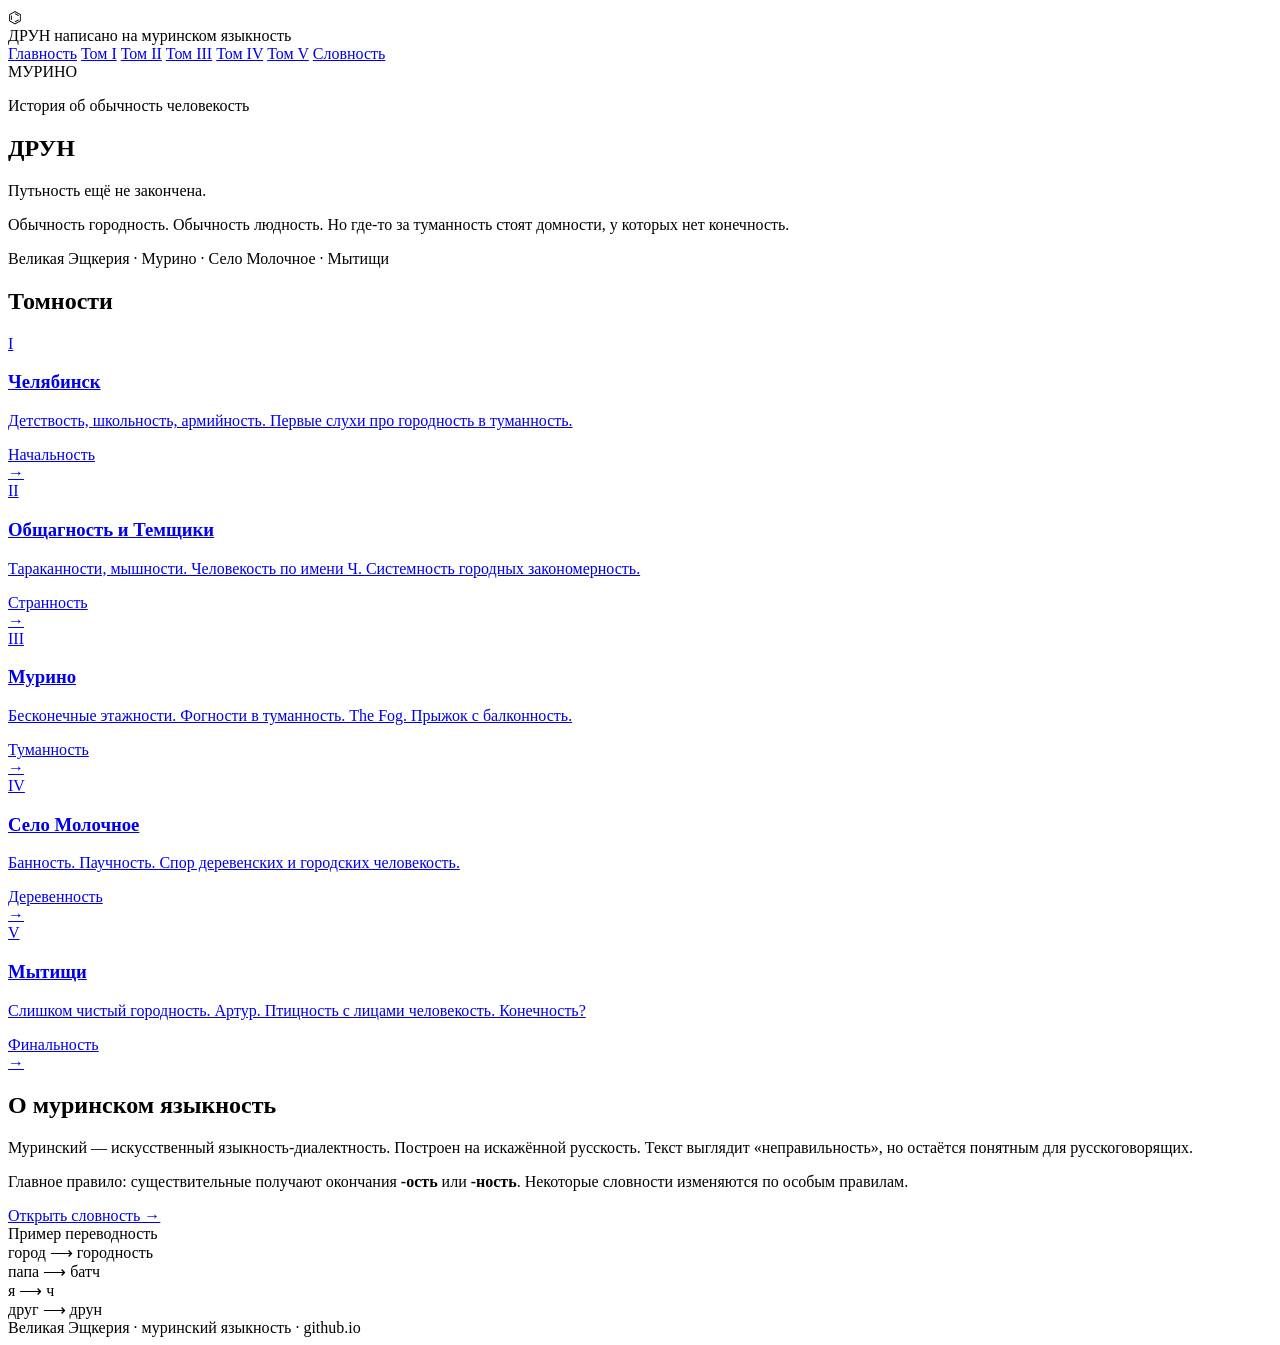
==== index.html @ 70d16af1 "Create index.html" ====
<!DOCTYPE html>
<html lang="ru">
<head>
<meta charset="UTF-8">
<meta name="viewport" content="width=device-width, initial-scale=1.0">
<title>Книга Друн — Муринский язык</title>
<link rel="stylesheet" href="style.css">
<link href="https://fonts.googleapis.com/css2?family=Unbounded:wght@300;400;700;900&family=Spectral:ital,wght@0,300;0,400;1,300;1,400&display=swap" rel="stylesheet">
</head>
<body>

<div class="noise"></div>
<div class="scanlines"></div>

<header class="site-header">
  <div class="header-inner">
    <div class="logo-block">
      <span class="logo-symbol">⌬</span>
      <div class="logo-text">
        <span class="logo-title">ДРУН</span>
        <span class="logo-sub">написано на муринском языкность</span>
      </div>
    </div>
    <nav class="main-nav">
      <a href="index.html" class="nav-link active">Главность</a>
      <a href="tom1.html" class="nav-link">Том I</a>
      <a href="tom2.html" class="nav-link">Том II</a>
      <a href="tom3.html" class="nav-link">Том III</a>
      <a href="tom4.html" class="nav-link">Том IV</a>
      <a href="tom5.html" class="nav-link">Том V</a>
      <a href="glossary.html" class="nav-link">Словность</a>
    </nav>
  </div>
</header>

<main>
  <section class="hero">
    <div class="hero-bg-text">МУРИНО</div>
    <div class="hero-content">
      <p class="hero-eyebrow">История об обычность человекость</p>
      <h1 class="hero-title">ДРУН</h1>
      <p class="hero-subtitle">Путьность ещё не закончена.</p>
      <div class="hero-divider"></div>
      <p class="hero-desc">Обычность городность. Обычность людность. Но где-то за туманность стоят домности, у которых нет конечность.</p>
    </div>
    <div class="hero-map-label">Великая Эщкерия · Мурино · Село Молочное · Мытищи</div>
  </section>

  <section class="tomes-section">
    <h2 class="section-title">Томности</h2>
    <div class="tomes-grid">

      <a href="tom1.html" class="tome-card" data-num="I">
        <div class="tome-number">I</div>
        <div class="tome-info">
          <h3 class="tome-title">Челябинск</h3>
          <p class="tome-desc">Детствость, школьность, армийность. Первые слухи про городность в туманность.</p>
          <span class="tome-tag">Начальность</span>
        </div>
        <div class="tome-arrow">→</div>
      </a>

      <a href="tom2.html" class="tome-card" data-num="II">
        <div class="tome-number">II</div>
        <div class="tome-info">
          <h3 class="tome-title">Общагность и Темщики</h3>
          <p class="tome-desc">Тараканности, мышности. Человекость по имени Ч. Системность городных закономерность.</p>
          <span class="tome-tag">Странность</span>
        </div>
        <div class="tome-arrow">→</div>
      </a>

      <a href="tom3.html" class="tome-card" data-num="III">
        <div class="tome-number">III</div>
        <div class="tome-info">
          <h3 class="tome-title">Мурино</h3>
          <p class="tome-desc">Бесконечные этажности. Фогности в туманность. The Fog. Прыжок с балконность.</p>
          <span class="tome-tag">Туманность</span>
        </div>
        <div class="tome-arrow">→</div>
      </a>

      <a href="tom4.html" class="tome-card" data-num="IV">
        <div class="tome-number">IV</div>
        <div class="tome-info">
          <h3 class="tome-title">Село Молочное</h3>
          <p class="tome-desc">Банность. Паучность. Спор деревенских и городских человекость.</p>
          <span class="tome-tag">Деревенность</span>
        </div>
        <div class="tome-arrow">→</div>
      </a>

      <a href="tom5.html" class="tome-card" data-num="V">
        <div class="tome-number">V</div>
        <div class="tome-info">
          <h3 class="tome-title">Мытищи</h3>
          <p class="tome-desc">Слишком чистый городность. Артур. Птицность с лицами человекость. Конечность?</p>
          <span class="tome-tag">Финальность</span>
        </div>
        <div class="tome-arrow">→</div>
      </a>

    </div>
  </section>

  <section class="language-section">
    <div class="lang-inner">
      <div class="lang-text">
        <h2 class="section-title">О муринском языкность</h2>
        <p>Муринский — искусственный языкность-диалектность. Построен на искажённой русскость. Текст выглядит «неправильность», но остаётся понятным для русскоговорящих.</p>
        <p>Главное правило: существительные получают окончания <strong>-ость</strong> или <strong>-ность</strong>. Некоторые словности изменяются по особым правилам.</p>
        <a href="glossary.html" class="btn-lang">Открыть словность →</a>
      </div>
      <div class="lang-example">
        <div class="example-label">Пример переводность</div>
        <div class="example-row">
          <span class="example-ru">город</span>
          <span class="example-arrow">⟶</span>
          <span class="example-mur">городность</span>
        </div>
        <div class="example-row">
          <span class="example-ru">папа</span>
          <span class="example-arrow">⟶</span>
          <span class="example-mur">батч</span>
        </div>
        <div class="example-row">
          <span class="example-ru">я</span>
          <span class="example-arrow">⟶</span>
          <span class="example-mur">ч</span>
        </div>
        <div class="example-row">
          <span class="example-ru">друг</span>
          <span class="example-arrow">⟶</span>
          <span class="example-mur">друн</span>
        </div>
      </div>
    </div>
  </section>
</main>

<footer class="site-footer">
  <span>Великая Эщкерия · муринский языкность · github.io</span>
</footer>

</body>
</html>
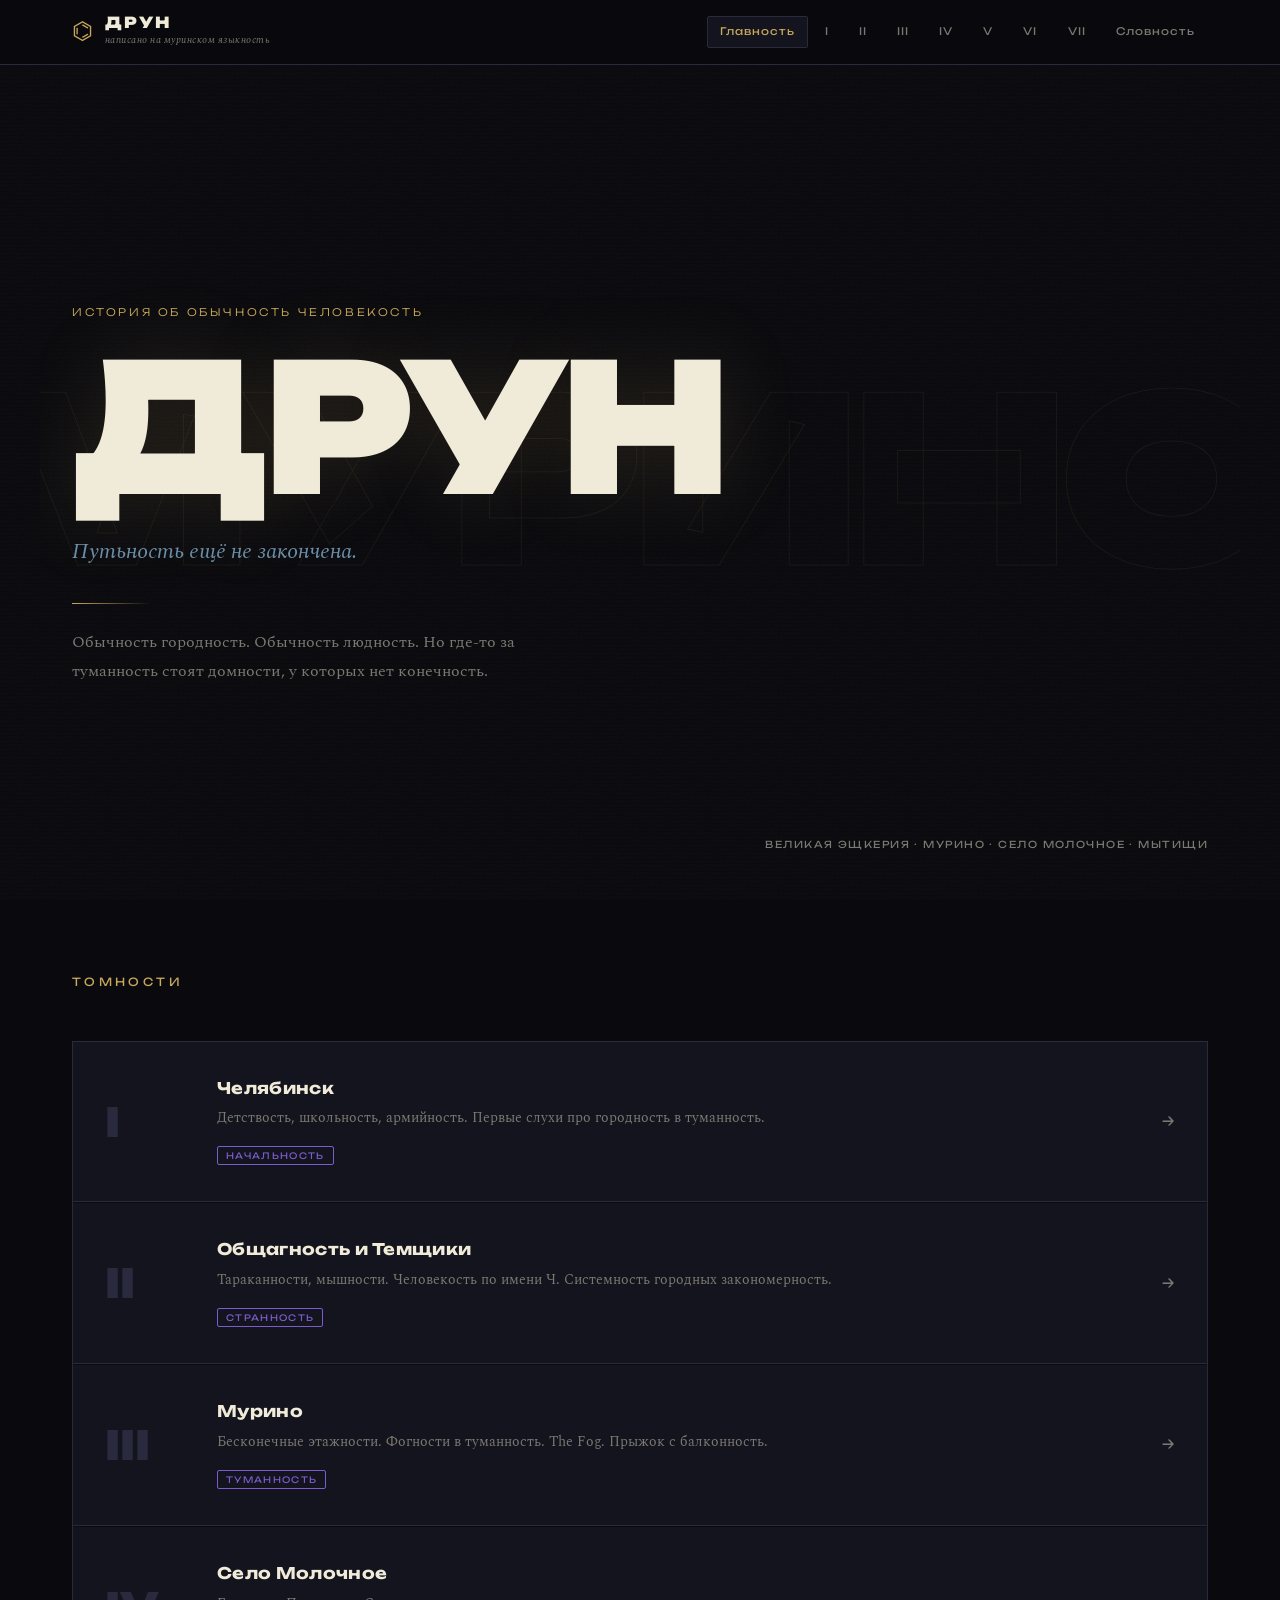
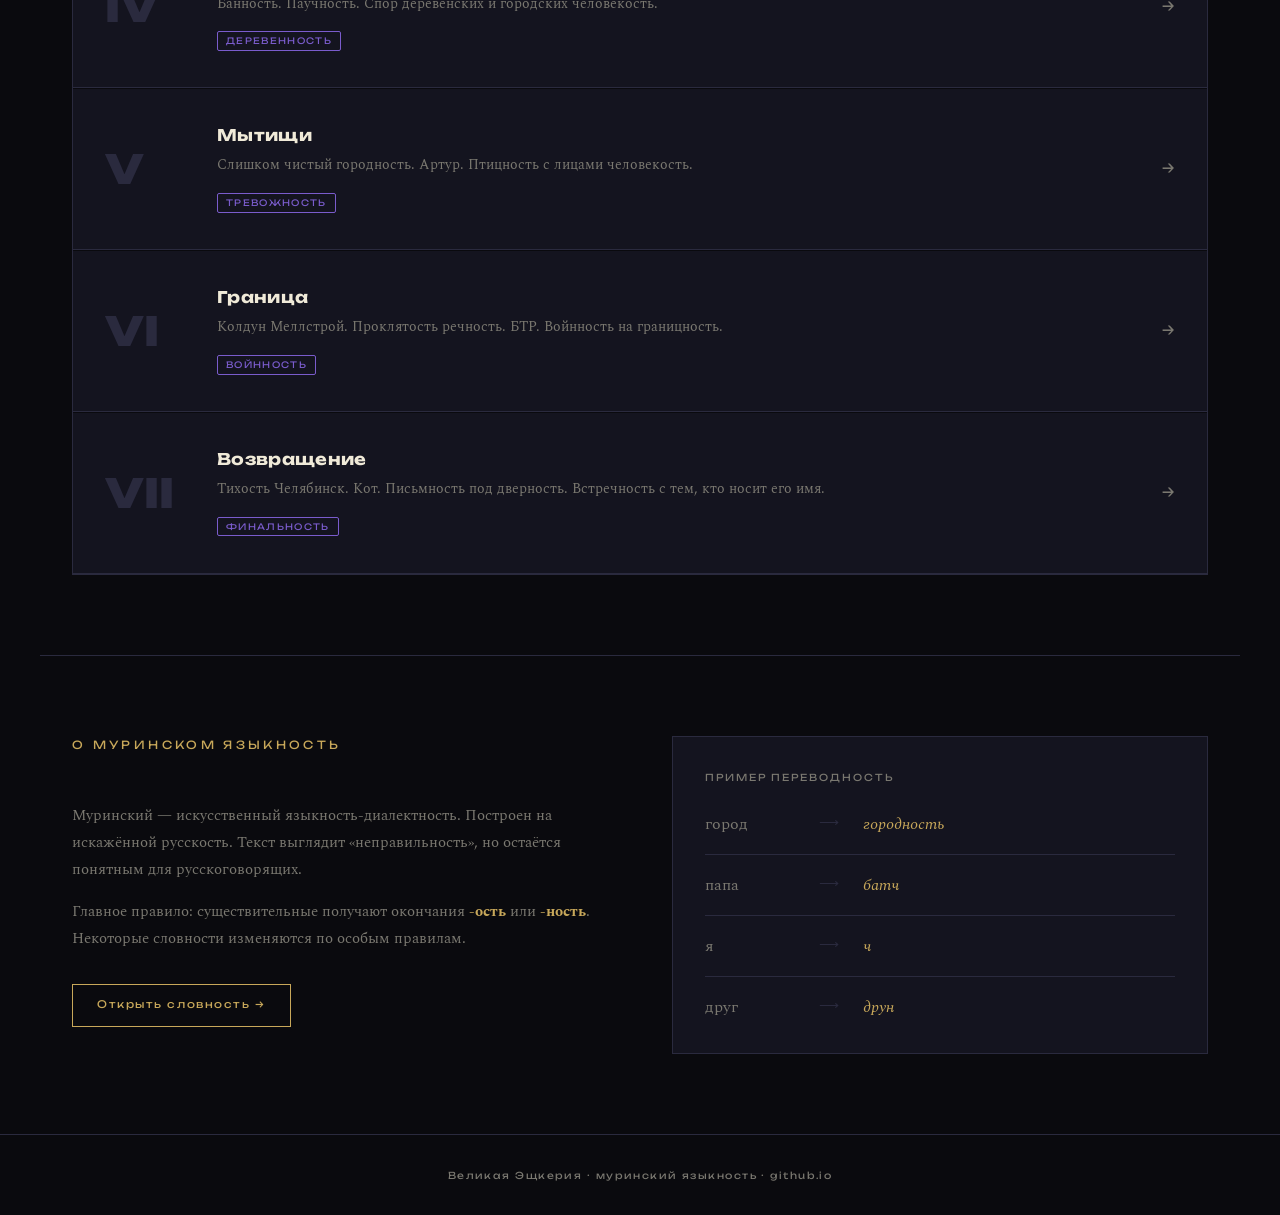
==== commit 86ff9e69: "Update navigation links and add new tomes" ====
--- a/index.html
+++ b/index.html
@@ -23,11 +23,13 @@
     </div>
     <nav class="main-nav">
       <a href="index.html" class="nav-link active">Главность</a>
-      <a href="tom1.html" class="nav-link">Том I</a>
-      <a href="tom2.html" class="nav-link">Том II</a>
-      <a href="tom3.html" class="nav-link">Том III</a>
-      <a href="tom4.html" class="nav-link">Том IV</a>
-      <a href="tom5.html" class="nav-link">Том V</a>
+      <a href="tom1.html" class="nav-link">I</a>
+      <a href="tom2.html" class="nav-link">II</a>
+      <a href="tom3.html" class="nav-link">III</a>
+      <a href="tom4.html" class="nav-link">IV</a>
+      <a href="tom5.html" class="nav-link">V</a>
+      <a href="tom6.html" class="nav-link">VI</a>
+      <a href="tom7.html" class="nav-link">VII</a>
       <a href="glossary.html" class="nav-link">Словность</a>
     </nav>
   </div>
@@ -94,7 +96,27 @@
         <div class="tome-number">V</div>
         <div class="tome-info">
           <h3 class="tome-title">Мытищи</h3>
-          <p class="tome-desc">Слишком чистый городность. Артур. Птицность с лицами человекость. Конечность?</p>
+          <p class="tome-desc">Слишком чистый городность. Артур. Птицность с лицами человекость.</p>
+          <span class="tome-tag">Тревожность</span>
+        </div>
+        <div class="tome-arrow">→</div>
+      </a>
+
+      <a href="tom6.html" class="tome-card" data-num="VI">
+        <div class="tome-number">VI</div>
+        <div class="tome-info">
+          <h3 class="tome-title">Граница</h3>
+          <p class="tome-desc">Колдун Меллстрой. Проклятость речность. БТР. Войнность на границность.</p>
+          <span class="tome-tag">Войнность</span>
+        </div>
+        <div class="tome-arrow">→</div>
+      </a>
+
+      <a href="tom7.html" class="tome-card" data-num="VII">
+        <div class="tome-number">VII</div>
+        <div class="tome-info">
+          <h3 class="tome-title">Возвращение</h3>
+          <p class="tome-desc">Тихость Челябинск. Кот. Письмность под дверность. Встречность с тем, кто носит его имя.</p>
           <span class="tome-tag">Финальность</span>
         </div>
         <div class="tome-arrow">→</div>
@@ -144,3 +166,4 @@
 
 </body>
 </html>
+
--- a/style.css
+++ b/style.css
@@ -0,0 +1,623 @@
+/* ===========================
+   ДРУН — МУРИНСКИЙ ЯЗЫКНОСТЬ
+   Стиль сайта
+=========================== */
+
+@import url('https://fonts.googleapis.com/css2?family=Unbounded:wght@300;400;700;900&family=Spectral:ital,wght@0,300;0,400;1,300;1,400&display=swap');
+
+:root {
+  --bg: #0a0a0e;
+  --bg2: #10101a;
+  --surface: #14141f;
+  --border: #2a2a3e;
+  --accent: #c8a85a;
+  --accent2: #7a5ccc;
+  --fog: #6b8fa8;
+  --text: #d8d4c8;
+  --text-dim: #7a7870;
+  --text-bright: #f0ead8;
+  --danger: #b84040;
+}
+
+*, *::before, *::after {
+  box-sizing: border-box;
+  margin: 0;
+  padding: 0;
+}
+
+html {
+  scroll-behavior: smooth;
+}
+
+body {
+  background: var(--bg);
+  color: var(--text);
+  font-family: 'Spectral', Georgia, serif;
+  font-size: 18px;
+  line-height: 1.75;
+  min-height: 100vh;
+  position: relative;
+  overflow-x: hidden;
+}
+
+/* — Текстура и сканлайны — */
+.noise {
+  position: fixed;
+  inset: 0;
+  z-index: 0;
+  pointer-events: none;
+  opacity: 0.035;
+  background-image: url("data:image/svg+xml,%3Csvg viewBox='0 0 200 200' xmlns='http://www.w3.org/2000/svg'%3E%3Cfilter id='n'%3E%3CfeTurbulence type='fractalNoise' baseFrequency='0.9' numOctaves='4' stitchTiles='stitch'/%3E%3C/filter%3E%3Crect width='100%25' height='100%25' filter='url(%23n)'/%3E%3C/svg%3E");
+  background-size: 200px 200px;
+}
+.scanlines {
+  position: fixed;
+  inset: 0;
+  z-index: 0;
+  pointer-events: none;
+  background: repeating-linear-gradient(
+    to bottom,
+    transparent 0px,
+    transparent 3px,
+    rgba(0,0,0,0.08) 3px,
+    rgba(0,0,0,0.08) 4px
+  );
+}
+
+/* — Хедер — */
+.site-header {
+  position: sticky;
+  top: 0;
+  z-index: 100;
+  background: rgba(10,10,14,0.92);
+  backdrop-filter: blur(12px);
+  border-bottom: 1px solid var(--border);
+}
+.header-inner {
+  max-width: 1200px;
+  margin: 0 auto;
+  padding: 0 2rem;
+  display: flex;
+  align-items: center;
+  justify-content: space-between;
+  height: 64px;
+  gap: 2rem;
+}
+.logo-block {
+  display: flex;
+  align-items: center;
+  gap: 0.75rem;
+  text-decoration: none;
+  flex-shrink: 0;
+}
+.logo-symbol {
+  font-size: 1.5rem;
+  color: var(--accent);
+  line-height: 1;
+}
+.logo-text {
+  display: flex;
+  flex-direction: column;
+}
+.logo-title {
+  font-family: 'Unbounded', sans-serif;
+  font-size: 0.95rem;
+  font-weight: 900;
+  color: var(--text-bright);
+  letter-spacing: 0.15em;
+  line-height: 1.1;
+}
+.logo-sub {
+  font-size: 0.62rem;
+  color: var(--text-dim);
+  letter-spacing: 0.05em;
+  font-family: 'Spectral', serif;
+  font-style: italic;
+}
+.main-nav {
+  display: flex;
+  align-items: center;
+  gap: 0.25rem;
+  flex-wrap: wrap;
+}
+.nav-link {
+  font-family: 'Unbounded', sans-serif;
+  font-size: 0.65rem;
+  font-weight: 400;
+  letter-spacing: 0.1em;
+  color: var(--text-dim);
+  text-decoration: none;
+  padding: 0.4rem 0.75rem;
+  border: 1px solid transparent;
+  border-radius: 2px;
+  transition: all 0.2s;
+}
+.nav-link:hover,
+.nav-link.active {
+  color: var(--accent);
+  border-color: var(--border);
+  background: var(--surface);
+}
+
+/* — Герой — */
+.hero {
+  position: relative;
+  min-height: 92vh;
+  display: flex;
+  flex-direction: column;
+  justify-content: center;
+  align-items: flex-start;
+  padding: 6rem 2rem 4rem;
+  max-width: 1200px;
+  margin: 0 auto;
+  overflow: hidden;
+}
+.hero-bg-text {
+  position: absolute;
+  right: -2rem;
+  top: 50%;
+  transform: translateY(-50%);
+  font-family: 'Unbounded', sans-serif;
+  font-size: clamp(6rem, 18vw, 18rem);
+  font-weight: 900;
+  color: transparent;
+  -webkit-text-stroke: 1px rgba(200,168,90,0.08);
+  pointer-events: none;
+  letter-spacing: -0.05em;
+  white-space: nowrap;
+  user-select: none;
+  animation: bgpulse 6s ease-in-out infinite;
+}
+@keyframes bgpulse {
+  0%, 100% { opacity: 1; }
+  50% { opacity: 0.5; }
+}
+.hero-content {
+  position: relative;
+  z-index: 2;
+  max-width: 680px;
+}
+.hero-eyebrow {
+  font-family: 'Unbounded', sans-serif;
+  font-size: 0.65rem;
+  font-weight: 300;
+  letter-spacing: 0.25em;
+  text-transform: uppercase;
+  color: var(--accent);
+  margin-bottom: 1.5rem;
+}
+.hero-title {
+  font-family: 'Unbounded', sans-serif;
+  font-size: clamp(5rem, 14vw, 12rem);
+  font-weight: 900;
+  color: var(--text-bright);
+  line-height: 0.9;
+  letter-spacing: -0.04em;
+  margin-bottom: 1.5rem;
+  text-shadow: 0 0 80px rgba(200,168,90,0.15);
+}
+.hero-subtitle {
+  font-family: 'Spectral', serif;
+  font-style: italic;
+  font-size: 1.4rem;
+  color: var(--fog);
+  margin-bottom: 2rem;
+}
+.hero-divider {
+  width: 80px;
+  height: 1px;
+  background: linear-gradient(to right, var(--accent), transparent);
+  margin-bottom: 1.5rem;
+}
+.hero-desc {
+  font-size: 1rem;
+  color: var(--text-dim);
+  max-width: 480px;
+  line-height: 1.8;
+}
+.hero-map-label {
+  position: absolute;
+  bottom: 2.5rem;
+  right: 2rem;
+  font-family: 'Unbounded', sans-serif;
+  font-size: 0.6rem;
+  letter-spacing: 0.15em;
+  color: var(--text-dim);
+  text-transform: uppercase;
+  z-index: 2;
+}
+
+/* — Секции — */
+.tomes-section,
+.language-section {
+  max-width: 1200px;
+  margin: 0 auto;
+  padding: 5rem 2rem;
+}
+.section-title {
+  font-family: 'Unbounded', sans-serif;
+  font-size: 0.7rem;
+  font-weight: 400;
+  letter-spacing: 0.3em;
+  text-transform: uppercase;
+  color: var(--accent);
+  margin-bottom: 3rem;
+}
+
+/* — Карточки томов — */
+.tomes-grid {
+  display: flex;
+  flex-direction: column;
+  gap: 1px;
+  border: 1px solid var(--border);
+}
+.tome-card {
+  display: grid;
+  grid-template-columns: 80px 1fr auto;
+  align-items: center;
+  gap: 2rem;
+  padding: 2rem;
+  background: var(--surface);
+  text-decoration: none;
+  border-bottom: 1px solid var(--border);
+  transition: all 0.25s;
+  position: relative;
+  overflow: hidden;
+}
+.tome-card::before {
+  content: '';
+  position: absolute;
+  left: 0;
+  top: 0;
+  bottom: 0;
+  width: 3px;
+  background: var(--accent);
+  transform: scaleY(0);
+  transition: transform 0.25s;
+}
+.tome-card:hover {
+  background: var(--bg2);
+}
+.tome-card:hover::before {
+  transform: scaleY(1);
+}
+.tome-number {
+  font-family: 'Unbounded', sans-serif;
+  font-size: 2.5rem;
+  font-weight: 900;
+  color: var(--border);
+  line-height: 1;
+  transition: color 0.25s;
+}
+.tome-card:hover .tome-number {
+  color: var(--accent);
+}
+.tome-title {
+  font-family: 'Unbounded', sans-serif;
+  font-size: 1rem;
+  font-weight: 700;
+  color: var(--text-bright);
+  margin-bottom: 0.4rem;
+  letter-spacing: 0.02em;
+}
+.tome-desc {
+  font-size: 0.85rem;
+  color: var(--text-dim);
+  line-height: 1.5;
+  margin-bottom: 0.6rem;
+}
+.tome-tag {
+  font-family: 'Unbounded', sans-serif;
+  font-size: 0.55rem;
+  letter-spacing: 0.15em;
+  text-transform: uppercase;
+  color: var(--accent2);
+  border: 1px solid var(--accent2);
+  padding: 0.2rem 0.5rem;
+  border-radius: 2px;
+}
+.tome-arrow {
+  font-size: 1.2rem;
+  color: var(--text-dim);
+  transition: color 0.25s, transform 0.25s;
+}
+.tome-card:hover .tome-arrow {
+  color: var(--accent);
+  transform: translateX(4px);
+}
+
+/* — Секция языкность — */
+.language-section {
+  border-top: 1px solid var(--border);
+}
+.lang-inner {
+  display: grid;
+  grid-template-columns: 1fr 1fr;
+  gap: 4rem;
+  align-items: start;
+}
+.lang-text p {
+  color: var(--text-dim);
+  margin-bottom: 1rem;
+  font-size: 0.95rem;
+}
+.lang-text strong {
+  color: var(--accent);
+}
+.btn-lang {
+  display: inline-block;
+  margin-top: 1rem;
+  font-family: 'Unbounded', sans-serif;
+  font-size: 0.65rem;
+  letter-spacing: 0.15em;
+  color: var(--accent);
+  text-decoration: none;
+  border: 1px solid var(--accent);
+  padding: 0.7rem 1.5rem;
+  transition: all 0.2s;
+}
+.btn-lang:hover {
+  background: var(--accent);
+  color: var(--bg);
+}
+.lang-example {
+  background: var(--surface);
+  border: 1px solid var(--border);
+  padding: 2rem;
+}
+.example-label {
+  font-family: 'Unbounded', sans-serif;
+  font-size: 0.6rem;
+  letter-spacing: 0.2em;
+  text-transform: uppercase;
+  color: var(--text-dim);
+  margin-bottom: 1.5rem;
+}
+.example-row {
+  display: flex;
+  align-items: center;
+  gap: 1.5rem;
+  margin-bottom: 1rem;
+  padding-bottom: 1rem;
+  border-bottom: 1px solid var(--border);
+}
+.example-row:last-child {
+  border-bottom: none;
+  margin-bottom: 0;
+  padding-bottom: 0;
+}
+.example-ru {
+  font-family: 'Spectral', serif;
+  font-size: 1rem;
+  color: var(--text-dim);
+  width: 90px;
+}
+.example-arrow {
+  color: var(--border);
+  font-size: 0.9rem;
+}
+.example-mur {
+  font-family: 'Spectral', serif;
+  font-size: 1rem;
+  color: var(--accent);
+  font-style: italic;
+}
+
+/* — Футер — */
+.site-footer {
+  border-top: 1px solid var(--border);
+  padding: 2rem;
+  text-align: center;
+  font-family: 'Unbounded', sans-serif;
+  font-size: 0.6rem;
+  letter-spacing: 0.15em;
+  color: var(--text-dim);
+}
+
+/* ===========================
+   СТРАНИЦЫ ТОМОВ
+=========================== */
+.tome-page {
+  max-width: 780px;
+  margin: 0 auto;
+  padding: 5rem 2rem 8rem;
+}
+.tome-page-header {
+  margin-bottom: 4rem;
+}
+.tome-page-num {
+  font-family: 'Unbounded', sans-serif;
+  font-size: 0.65rem;
+  letter-spacing: 0.3em;
+  color: var(--accent);
+  text-transform: uppercase;
+  display: block;
+  margin-bottom: 1rem;
+}
+.tome-page-title {
+  font-family: 'Unbounded', sans-serif;
+  font-size: clamp(2rem, 6vw, 4.5rem);
+  font-weight: 900;
+  color: var(--text-bright);
+  line-height: 1;
+  letter-spacing: -0.03em;
+  margin-bottom: 1.5rem;
+}
+.tome-page-desc {
+  font-style: italic;
+  color: var(--fog);
+  font-size: 1rem;
+  border-left: 2px solid var(--accent);
+  padding-left: 1.25rem;
+}
+.tome-divider {
+  width: 100%;
+  height: 1px;
+  background: linear-gradient(to right, var(--accent), transparent);
+  margin: 3rem 0;
+}
+
+/* — Текст книги — */
+.book-text {
+  font-family: 'Spectral', serif;
+  font-size: 1.05rem;
+  line-height: 1.95;
+  color: var(--text);
+}
+.book-text p {
+  margin-bottom: 1.4em;
+}
+.book-text .dialogue {
+  padding-left: 1.5rem;
+  border-left: 1px solid var(--border);
+  color: var(--text-dim);
+  font-style: italic;
+  margin: 1.5rem 0;
+}
+.book-text .scene-break {
+  text-align: center;
+  color: var(--text-dim);
+  letter-spacing: 0.5em;
+  margin: 2.5rem 0;
+  font-size: 0.85rem;
+}
+.book-text .emphasis {
+  color: var(--accent);
+  font-style: italic;
+}
+.book-text .place-name {
+  font-family: 'Unbounded', sans-serif;
+  font-size: 0.85em;
+  letter-spacing: 0.05em;
+  color: var(--text-bright);
+}
+.book-text ul.list-items {
+  list-style: none;
+  padding-left: 1.5rem;
+  margin: 1rem 0 1.5rem;
+}
+.book-text ul.list-items li {
+  position: relative;
+  color: var(--text-dim);
+  margin-bottom: 0.3rem;
+  font-style: italic;
+}
+.book-text ul.list-items li::before {
+  content: '—';
+  position: absolute;
+  left: -1.2rem;
+  color: var(--border);
+}
+
+/* — Навигация между томами — */
+.tome-nav {
+  display: flex;
+  justify-content: space-between;
+  align-items: center;
+  margin-top: 5rem;
+  padding-top: 2rem;
+  border-top: 1px solid var(--border);
+}
+.tome-nav a {
+  font-family: 'Unbounded', sans-serif;
+  font-size: 0.65rem;
+  letter-spacing: 0.1em;
+  color: var(--text-dim);
+  text-decoration: none;
+  display: flex;
+  align-items: center;
+  gap: 0.5rem;
+  transition: color 0.2s;
+}
+.tome-nav a:hover {
+  color: var(--accent);
+}
+
+/* ===========================
+   СЛОВНОСТЬ / ГЛОССАРИЙ
+=========================== */
+.glossary-page {
+  max-width: 960px;
+  margin: 0 auto;
+  padding: 5rem 2rem 8rem;
+}
+.glossary-grid {
+  display: grid;
+  grid-template-columns: 1fr 1fr;
+  gap: 1px;
+  border: 1px solid var(--border);
+  margin-top: 2rem;
+}
+.glossary-item {
+  display: grid;
+  grid-template-columns: 1fr 1fr;
+  border-bottom: 1px solid var(--border);
+  background: var(--surface);
+}
+.glossary-item:nth-child(odd) {
+  background: var(--bg2);
+}
+.glossary-ru,
+.glossary-mur {
+  padding: 0.75rem 1.25rem;
+  font-size: 0.9rem;
+}
+.glossary-ru {
+  color: var(--text-dim);
+  border-right: 1px solid var(--border);
+}
+.glossary-mur {
+  color: var(--accent);
+  font-style: italic;
+  font-family: 'Spectral', serif;
+}
+.glossary-category {
+  grid-column: 1 / -1;
+  padding: 0.5rem 1.25rem;
+  background: var(--bg);
+  font-family: 'Unbounded', sans-serif;
+  font-size: 0.6rem;
+  letter-spacing: 0.2em;
+  text-transform: uppercase;
+  color: var(--accent2);
+  border-bottom: 1px solid var(--border);
+}
+
+/* — Адаптив — */
+@media (max-width: 768px) {
+  .header-inner {
+    flex-direction: column;
+    height: auto;
+    padding: 1rem;
+    gap: 0.75rem;
+  }
+  .main-nav {
+    gap: 0.15rem;
+    justify-content: center;
+  }
+  .hero {
+    min-height: 70vh;
+    padding: 4rem 1.5rem 3rem;
+  }
+  .hero-bg-text {
+    font-size: 5rem;
+    right: -1rem;
+    opacity: 0.5;
+  }
+  .lang-inner {
+    grid-template-columns: 1fr;
+    gap: 2rem;
+  }
+  .tome-card {
+    grid-template-columns: 50px 1fr auto;
+    gap: 1rem;
+    padding: 1.25rem;
+  }
+  .tome-number {
+    font-size: 1.75rem;
+  }
+  .glossary-grid {
+    grid-template-columns: 1fr;
+  }
+        }
+   
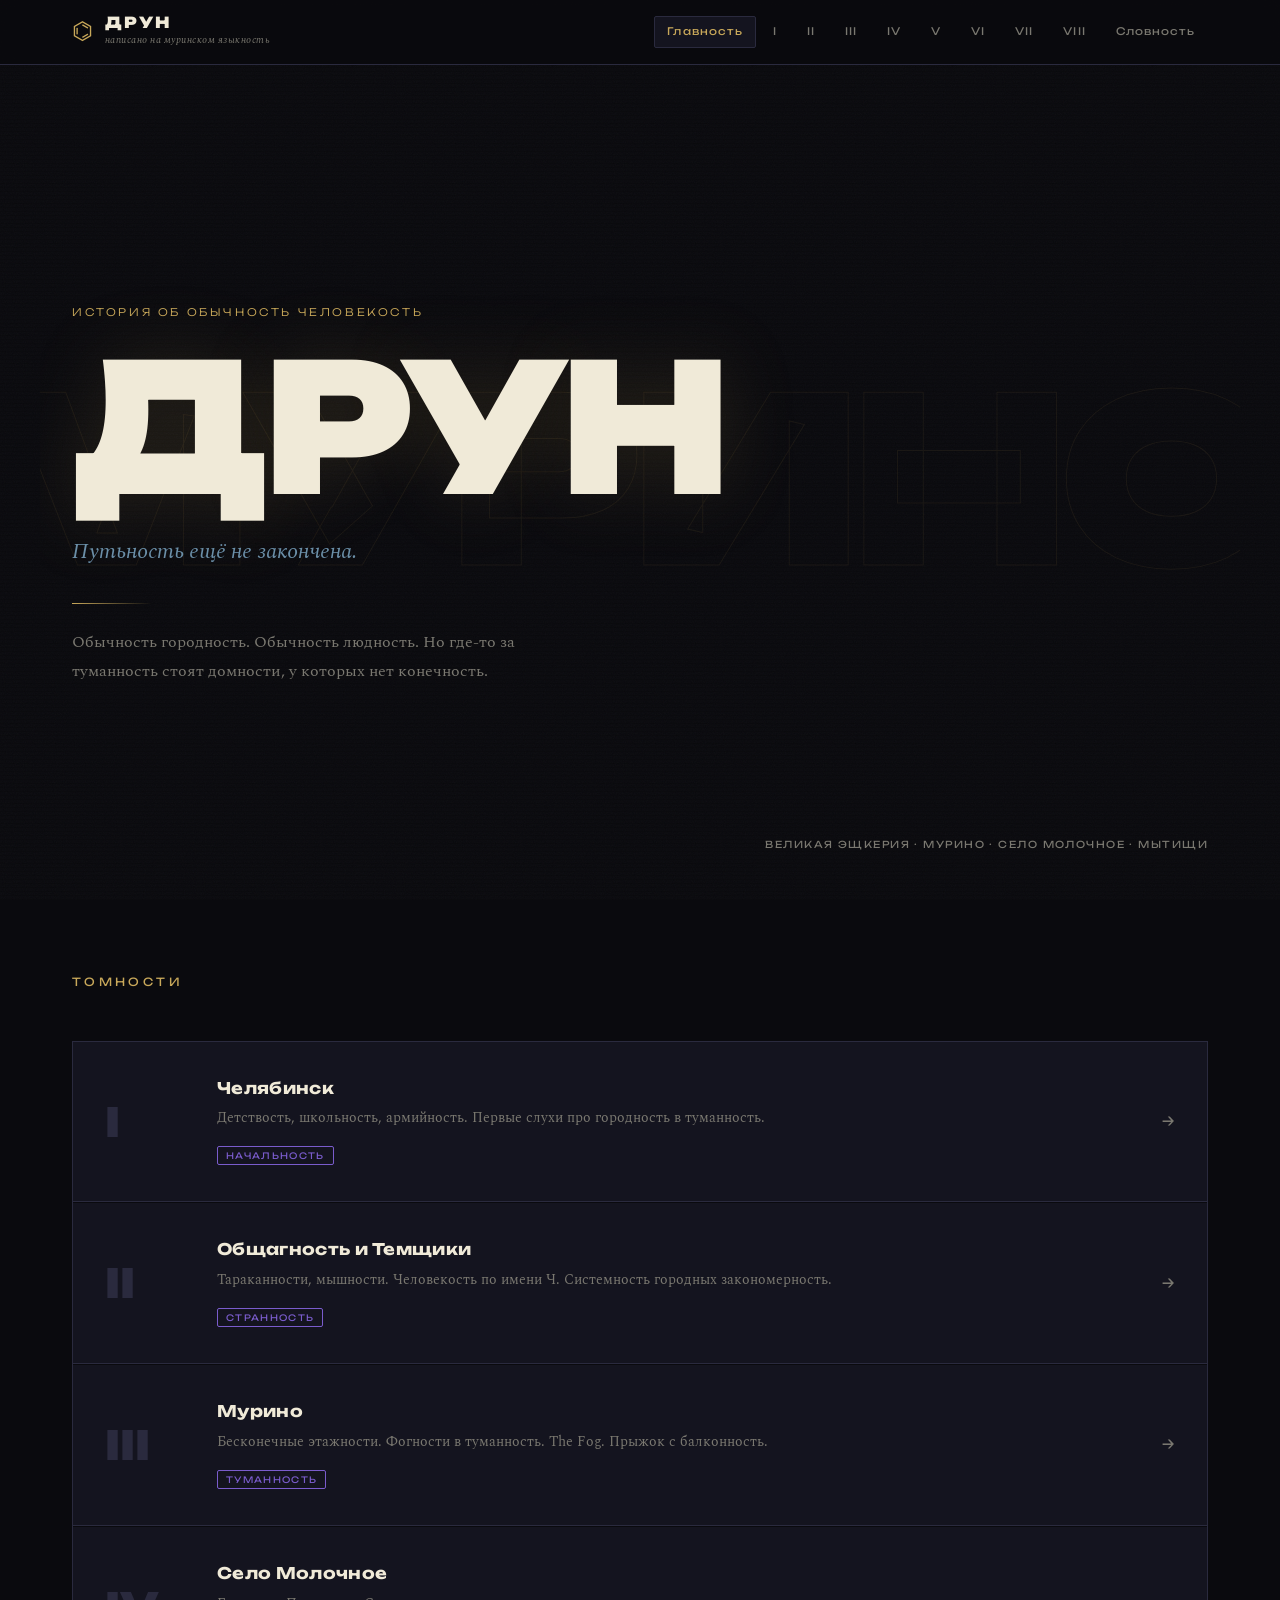
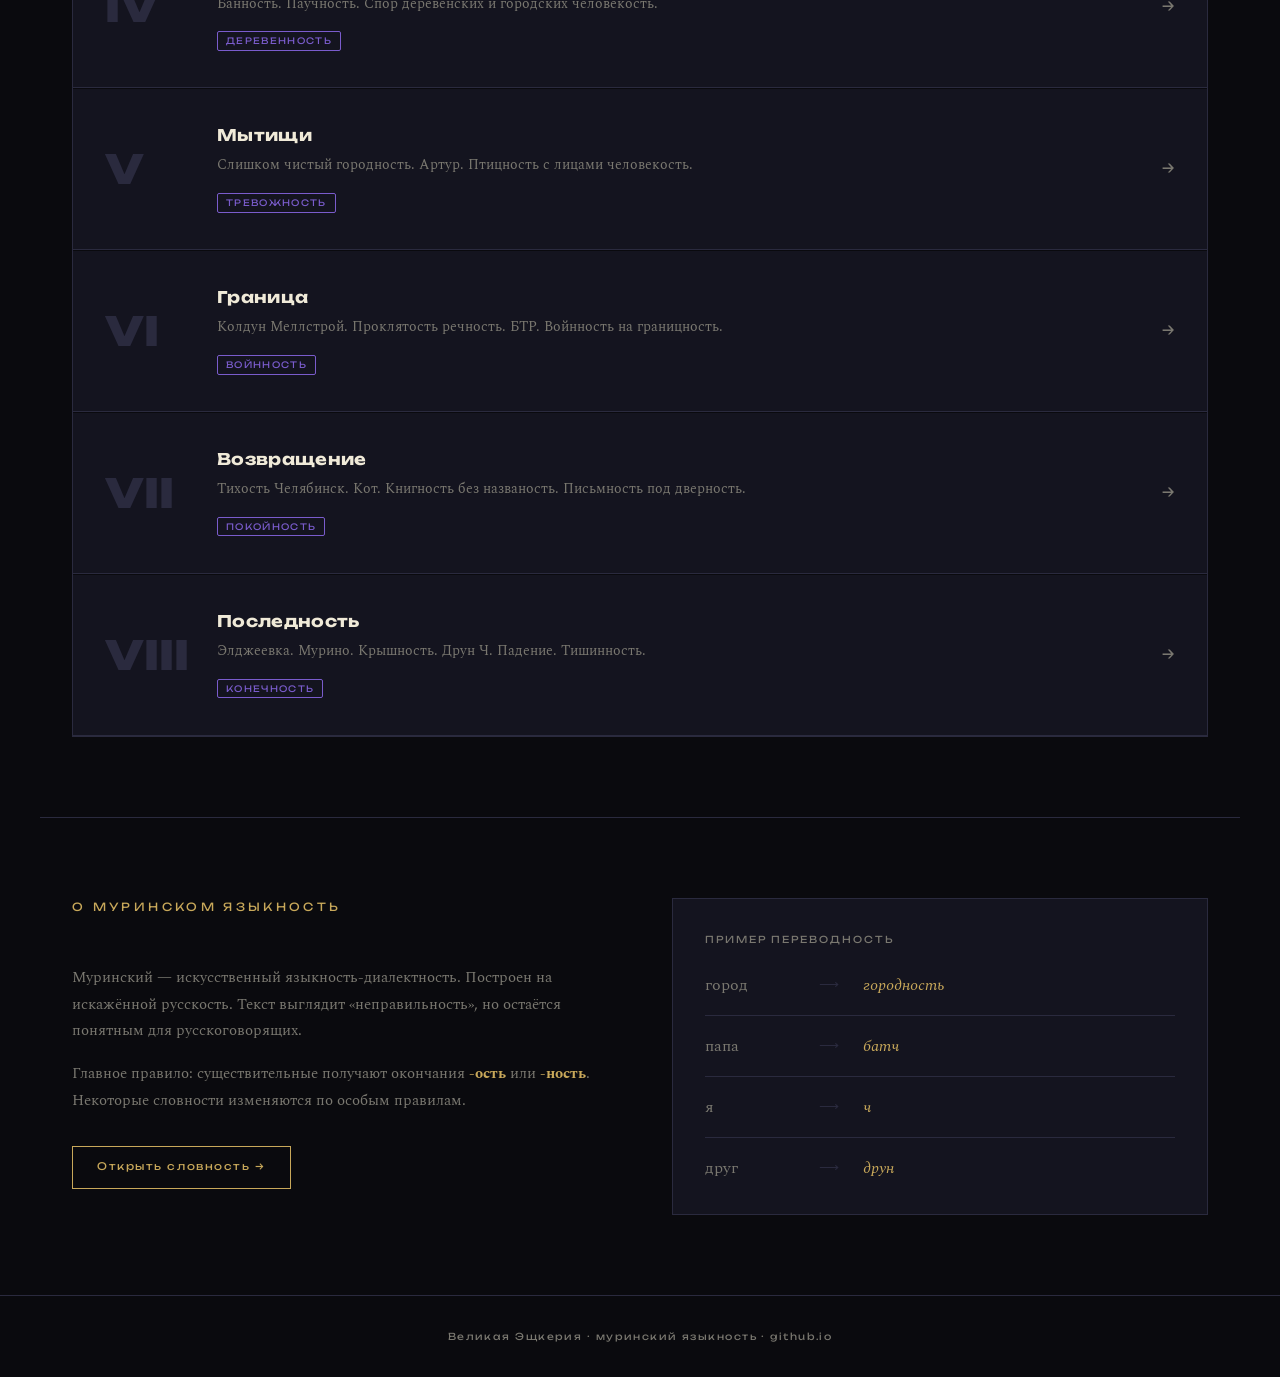
==== commit e74fc199: "Add new links and update tome descriptions" ====
--- a/index.html
+++ b/index.html
@@ -30,6 +30,7 @@
       <a href="tom5.html" class="nav-link">V</a>
       <a href="tom6.html" class="nav-link">VI</a>
       <a href="tom7.html" class="nav-link">VII</a>
+      <a href="tom8.html" class="nav-link">VIII</a>
       <a href="glossary.html" class="nav-link">Словность</a>
     </nav>
   </div>
@@ -116,8 +117,18 @@
         <div class="tome-number">VII</div>
         <div class="tome-info">
           <h3 class="tome-title">Возвращение</h3>
-          <p class="tome-desc">Тихость Челябинск. Кот. Письмность под дверность. Встречность с тем, кто носит его имя.</p>
-          <span class="tome-tag">Финальность</span>
+          <p class="tome-desc">Тихость Челябинск. Кот. Книгность без названость. Письмность под дверность.</p>
+          <span class="tome-tag">Покойность</span>
+        </div>
+        <div class="tome-arrow">→</div>
+      </a>
+
+      <a href="tom8.html" class="tome-card" data-num="VIII">
+        <div class="tome-number">VIII</div>
+        <div class="tome-info">
+          <h3 class="tome-title">Последность</h3>
+          <p class="tome-desc">Элджеевка. Мурино. Крышность. Друн Ч. Падение. Тишинность.</p>
+          <span class="tome-tag">Конечность</span>
         </div>
         <div class="tome-arrow">→</div>
       </a>
@@ -166,4 +177,3 @@
 
 </body>
 </html>
-
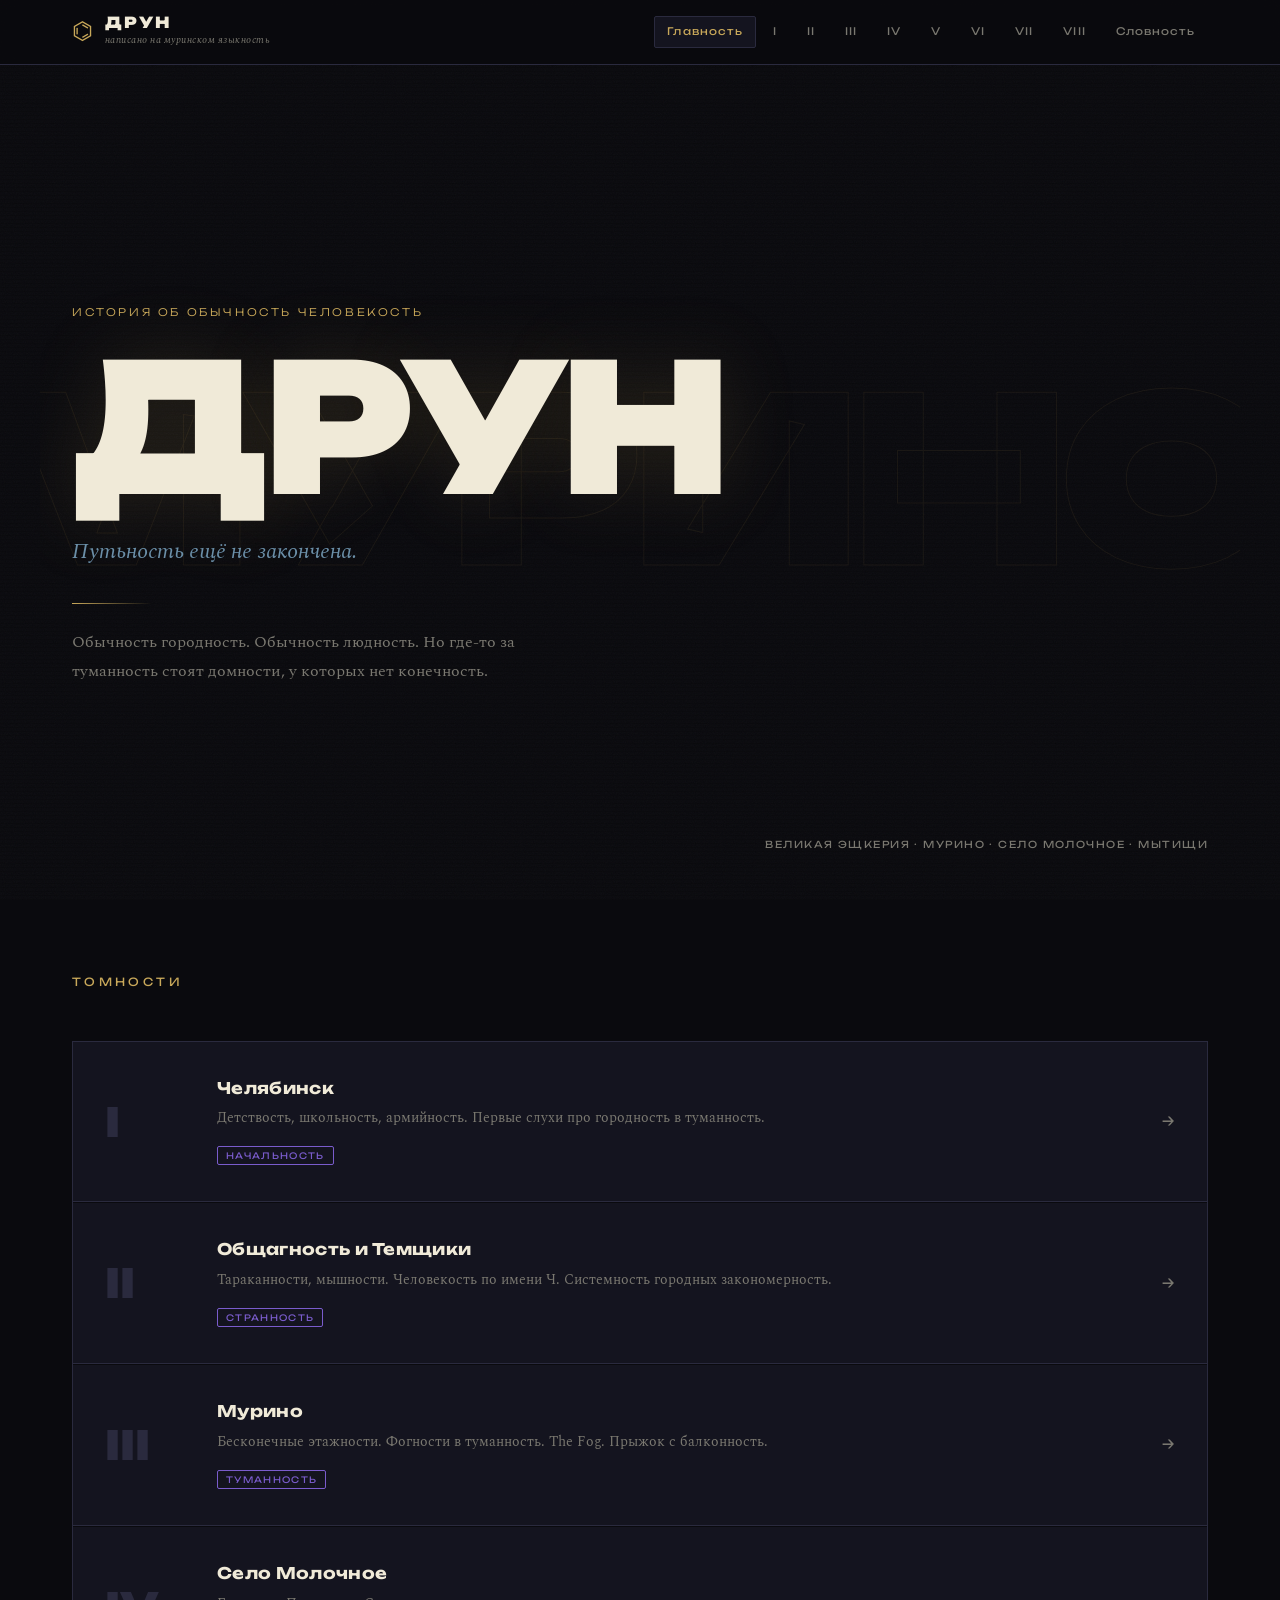
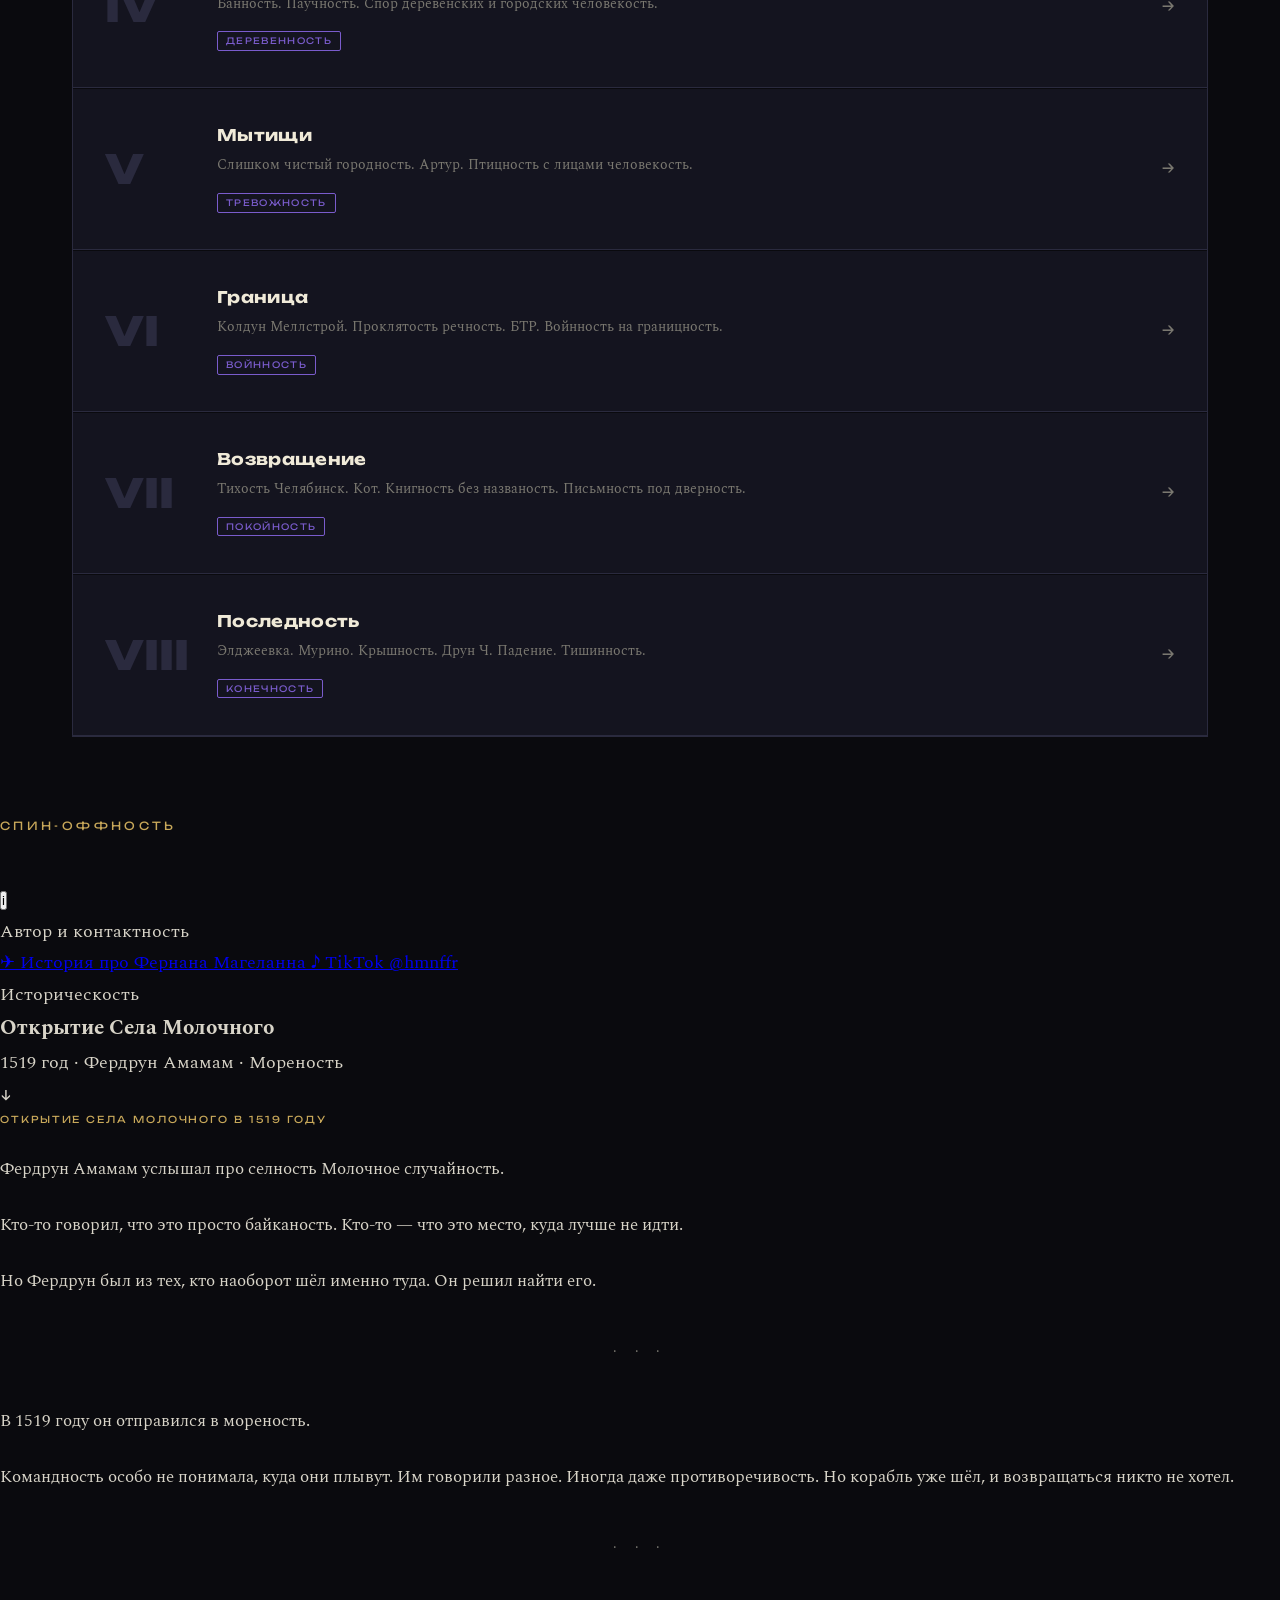
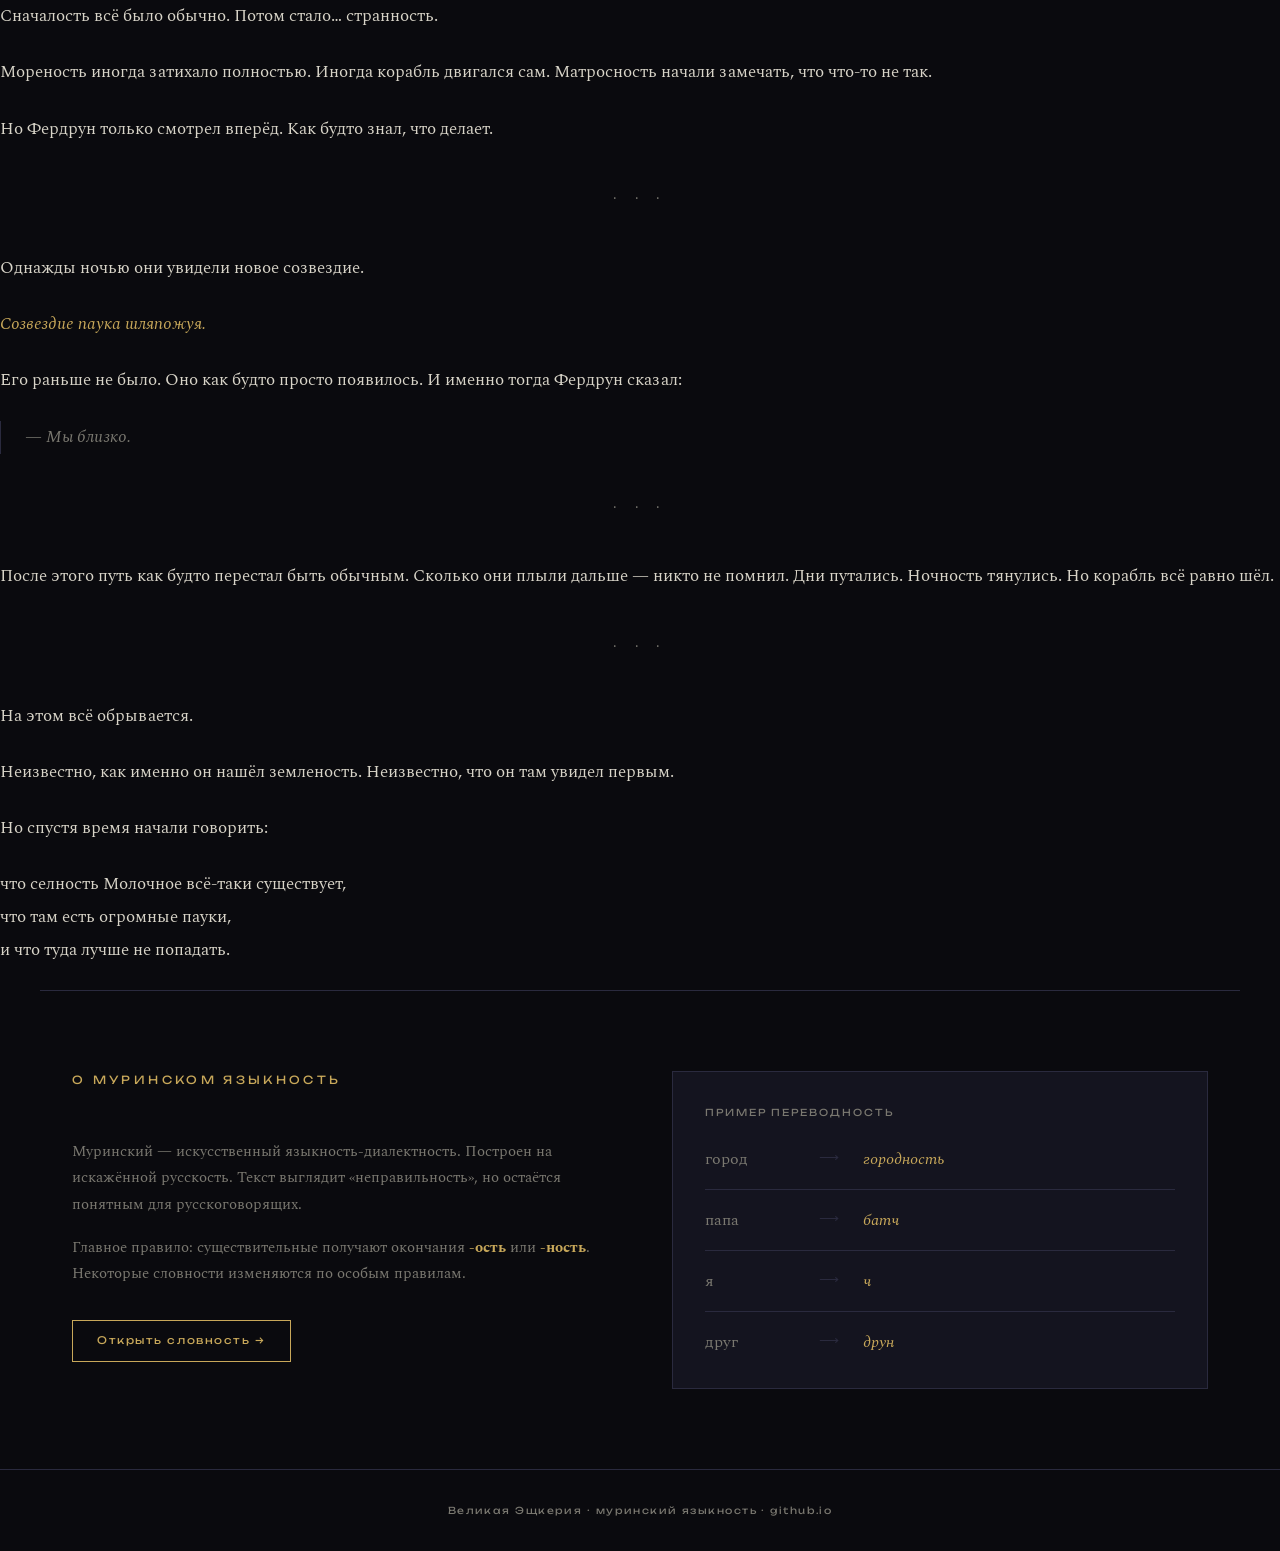
==== commit 899d49ee: "Update index.html" ====
--- a/index.html
+++ b/index.html
@@ -136,6 +136,94 @@
     </div>
   </section>
 
+  <section class="spinoff-section">
+    <div class="spinoff-header">
+      <h2 class="section-title">Спин-оффность</h2>
+      <button class="spinoff-info-btn" id="spinoffInfoBtn" onclick="toggleInfoPopup()" title="Об авторе">
+        <span>i</span>
+      </button>
+      <div class="spinoff-info-popup" id="spinoffInfoPopup">
+        <p class="spinoff-info-label">Автор и контактность</p>
+        <a class="spinoff-contact-link" href="https://t.me/" target="_blank">
+          <span class="spinoff-contact-icon">✈</span> История про Фернана Магеланна
+        </a>
+        <a class="spinoff-contact-link" href="https://www.tiktok.com/@hmnffr" target="_blank">
+          <span class="spinoff-contact-icon">♪</span> TikTok @hmnffr
+        </a>
+      </div>
+    </div>
+
+    <div class="spinoff-list">
+
+      <div class="spinoff-item" onclick="toggleSpinoff(this)">
+        <div class="spinoff-item-header">
+          <div class="spinoff-item-left">
+            <span class="spinoff-item-tag">Историческость</span>
+            <h3 class="spinoff-item-title">Открытие Села Молочного</h3>
+            <p class="spinoff-item-sub">1519 год · Фердрун Амамам · Мореность</p>
+          </div>
+          <span class="spinoff-item-arrow">↓</span>
+        </div>
+        <div class="spinoff-item-body">
+          <div class="spinoff-text book-text">
+
+            <p style="font-family:'Unbounded',sans-serif; font-size:0.6rem; letter-spacing:0.2em; color:var(--accent); margin-bottom:1.5rem;">
+              ОТКРЫТИЕ СЕЛА МОЛОЧНОГО В 1519 ГОДУ
+            </p>
+
+            <p>Фердрун Амамам услышал про селность Молочное случайность.</p>
+
+            <p>Кто-то говорил, что это просто байканость. Кто-то — что это место, куда лучше не идти.</p>
+
+            <p>Но Фердрун был из тех, кто наоборот шёл именно туда. Он решил найти его.</p>
+
+            <div class="scene-break">· · ·</div>
+
+            <p>В 1519 году он отправился в мореность.</p>
+
+            <p>Командность особо не понимала, куда они плывут. Им говорили разное. Иногда даже противоречивость. Но корабль уже шёл, и возвращаться никто не хотел.</p>
+
+            <div class="scene-break">· · ·</div>
+
+            <p>Сначалость всё было обычно. Потом стало… странность.</p>
+
+            <p>Мореность иногда затихало полностью. Иногда корабль двигался сам. Матросность начали замечать, что что-то не так.</p>
+
+            <p>Но Фердрун только смотрел вперёд. Как будто знал, что делает.</p>
+
+            <div class="scene-break">· · ·</div>
+
+            <p>Однажды ночью они увидели новое созвездие.</p>
+
+            <p><span class="emphasis">Созвездие паука шляпожуя.</span></p>
+
+            <p>Его раньше не было. Оно как будто просто появилось. И именно тогда Фердрун сказал:</p>
+
+            <div class="dialogue">— Мы близко.</div>
+
+            <div class="scene-break">· · ·</div>
+
+            <p>После этого путь как будто перестал быть обычным. Сколько они плыли дальше — никто не помнил. Дни путались. Ночность тянулись. Но корабль всё равно шёл.</p>
+
+            <div class="scene-break">· · ·</div>
+
+            <p>На этом всё обрывается.</p>
+
+            <p>Неизвестно, как именно он нашёл земленость. Неизвестно, что он там увидел первым.</p>
+
+            <p>Но спустя время начали говорить:</p>
+
+            <p>что селность Молочное всё-таки существует,<br>
+            что там есть огромные пауки,<br>
+            и что туда лучше не попадать.</p>
+
+          </div>
+        </div>
+      </div>
+
+    </div>
+  </section>
+
   <section class="language-section">
     <div class="lang-inner">
       <div class="lang-text">
@@ -175,5 +263,24 @@
   <span>Великая Эщкерия · муринский языкность · github.io</span>
 </footer>
 
+<script>
+  function toggleSpinoff(el) {
+    el.classList.toggle('open');
+  }
+
+  function toggleInfoPopup() {
+    document.getElementById('spinoffInfoPopup').classList.toggle('open');
+  }
+
+  // Закрыть попап при клике вне
+  document.addEventListener('click', function(e) {
+    const popup = document.getElementById('spinoffInfoPopup');
+    const btn = document.getElementById('spinoffInfoBtn');
+    if (!popup.contains(e.target) && !btn.contains(e.target)) {
+      popup.classList.remove('open');
+    }
+  });
+</script>
+
 </body>
 </html>
--- a/style.css
+++ b/style.css
@@ -619,5 +619,241 @@
   .glossary-grid {
     grid-template-columns: 1fr;
   }
-        }
+}
+
+/* ===========================
+   LOCKED — ТОМ VIII
+=========================== */
+.locked-hint {
+  margin: 3rem auto 0;
+  max-width: 480px;
+  text-align: center;
+  border: 1px solid var(--border);
+  padding: 2.5rem 2rem;
+  background: var(--surface);
+  position: relative;
+}
+.locked-hint::before {
+  content: '';
+  position: absolute;
+  inset: -1px;
+  border: 1px solid var(--accent);
+  opacity: 0.15;
+  pointer-events: none;
+}
+.locked-icon {
+  font-size: 2rem;
+  margin-bottom: 1rem;
+  filter: grayscale(1);
+  opacity: 0.5;
+}
+.locked-text {
+  font-family: 'Unbounded', sans-serif;
+  font-size: 0.75rem;
+  letter-spacing: 0.2em;
+  color: var(--text-bright);
+  margin-bottom: 0.75rem;
+}
+.locked-sub {
+  font-size: 0.85rem;
+  color: var(--text-dim);
+  font-style: italic;
+  margin-bottom: 1.5rem;
+  line-height: 1.6;
+}
+.locked-link {
+  font-family: 'Unbounded', sans-serif;
+  font-size: 0.65rem;
+  letter-spacing: 0.15em;
+  color: var(--accent);
+  text-decoration: none;
+  border: 1px solid var(--accent);
+  padding: 0.6rem 1.25rem;
+  transition: all 0.2s;
+  display: inline-block;
+}
+.locked-link:hover {
+  background: var(--accent);
+  color: var(--bg);
+}
+
+/* ===========================
+   СЕКРЕТНЫЙ ЗАГОЛОВОК — ТОМ I
+=========================== */
+.secret-title-wrap {
+  position: relative;
+  display: inline-block;
+  cursor: pointer;
+  user-select: none;
+}
+.secret-title-wrap .secret-counter {
+  position: absolute;
+  top: -0.5rem;
+  right: -1.5rem;
+  font-family: 'Unbounded', sans-serif;
+  font-size: 0.6rem;
+  color: var(--accent);
+  opacity: 0;
+  transition: opacity 0.2s;
+  pointer-events: none;
+}
+.secret-title-wrap.counting .secret-counter {
+  opacity: 1;
+}
+.secret-reveal {
+  display: none;
+  margin-top: 1.5rem;
+  text-align: left;
+}
+.secret-reveal.visible {
+  display: block;
+  animation: fadeIn 0.5s ease;
+}
+@keyframes fadeIn {
+  from { opacity: 0; transform: translateY(8px); }
+  to   { opacity: 1; transform: translateY(0); }
+}
+.secret-code-label {
+  font-family: 'Unbounded', sans-serif;
+  font-size: 0.6rem;
+  letter-spacing: 0.25em;
+  color: var(--text-dim);
+  margin-bottom: 0.75rem;
+  display: block;
+}
+.secret-code {
+  font-family: 'Unbounded', sans-serif;
+  font-size: 2rem;
+  font-weight: 900;
+  letter-spacing: 0.15em;
+  color: var(--accent);
+  display: block;
+  margin-bottom: 0.75rem;
+}
+.secret-code-hint {
+  font-size: 0.85rem;
+  font-style: italic;
+  color: var(--text-dim);
+}
+.secret-code-hint a {
+  color: var(--accent);
+  text-decoration: none;
+  border-bottom: 1px solid var(--accent);
+}
+
+/* ===========================
+   ЭКРАН ПАРОЛЯ — ТОМ VIII
+=========================== */
+.password-screen {
+  min-height: 80vh;
+  display: flex;
+  flex-direction: column;
+  align-items: center;
+  justify-content: center;
+  text-align: center;
+  padding: 3rem 2rem;
+}
+.password-lock-icon {
+  font-size: 3rem;
+  margin-bottom: 2rem;
+  filter: grayscale(0.3);
+}
+.password-title {
+  font-family: 'Unbounded', sans-serif;
+  font-size: 0.7rem;
+  letter-spacing: 0.3em;
+  color: var(--text-dim);
+  text-transform: uppercase;
+  margin-bottom: 0.75rem;
+}
+.password-subtitle {
+  font-style: italic;
+  color: var(--fog);
+  margin-bottom: 2.5rem;
+  font-size: 0.95rem;
+}
+.password-form {
+  display: flex;
+  gap: 0.75rem;
+  align-items: center;
+  flex-wrap: wrap;
+  justify-content: center;
+}
+.password-input {
+  background: var(--surface);
+  border: 1px solid var(--border);
+  color: var(--text-bright);
+  font-family: 'Unbounded', sans-serif;
+  font-size: 1rem;
+  letter-spacing: 0.2em;
+  padding: 0.75rem 1.25rem;
+  outline: none;
+  width: 200px;
+  text-align: center;
+  text-transform: uppercase;
+  transition: border-color 0.2s;
+}
+.password-input:focus {
+  border-color: var(--accent);
+}
+.password-input.error {
+  border-color: var(--danger);
+  animation: shake 0.3s ease;
+}
+@keyframes shake {
+  0%, 100% { transform: translateX(0); }
+  25% { transform: translateX(-6px); }
+  75% { transform: translateX(6px); }
+}
+.password-btn {
+  background: transparent;
+  border: 1px solid var(--accent);
+  color: var(--accent);
+  font-family: 'Unbounded', sans-serif;
+  font-size: 0.65rem;
+  letter-spacing: 0.15em;
+  padding: 0.75rem 1.5rem;
+  cursor: pointer;
+  transition: all 0.2s;
+}
+.password-btn:hover {
+  background: var(--accent);
+  color: var(--bg);
+}
+.password-error {
+  margin-top: 1rem;
+  font-size: 0.8rem;
+  color: var(--danger);
+  font-style: italic;
+  opacity: 0;
+  transition: opacity 0.2s;
+  height: 1.2em;
+}
+.password-error.visible {
+  opacity: 1;
+}
+.password-hint-link {
+  margin-top: 2rem;
+  font-size: 0.8rem;
+  color: var(--text-dim);
+  font-style: italic;
+}
+.password-hint-link a {
+  color: var(--text-dim);
+  text-decoration: none;
+  border-bottom: 1px solid var(--border);
+}
+.password-hint-link a:hover {
+  color: var(--accent);
+  border-color: var(--accent);
+}
+
+.book-content-locked {
+  display: none;
+}
+.book-content-locked.unlocked {
+  display: block;
+  animation: fadeIn 0.8s ease;
+   }
+     
    
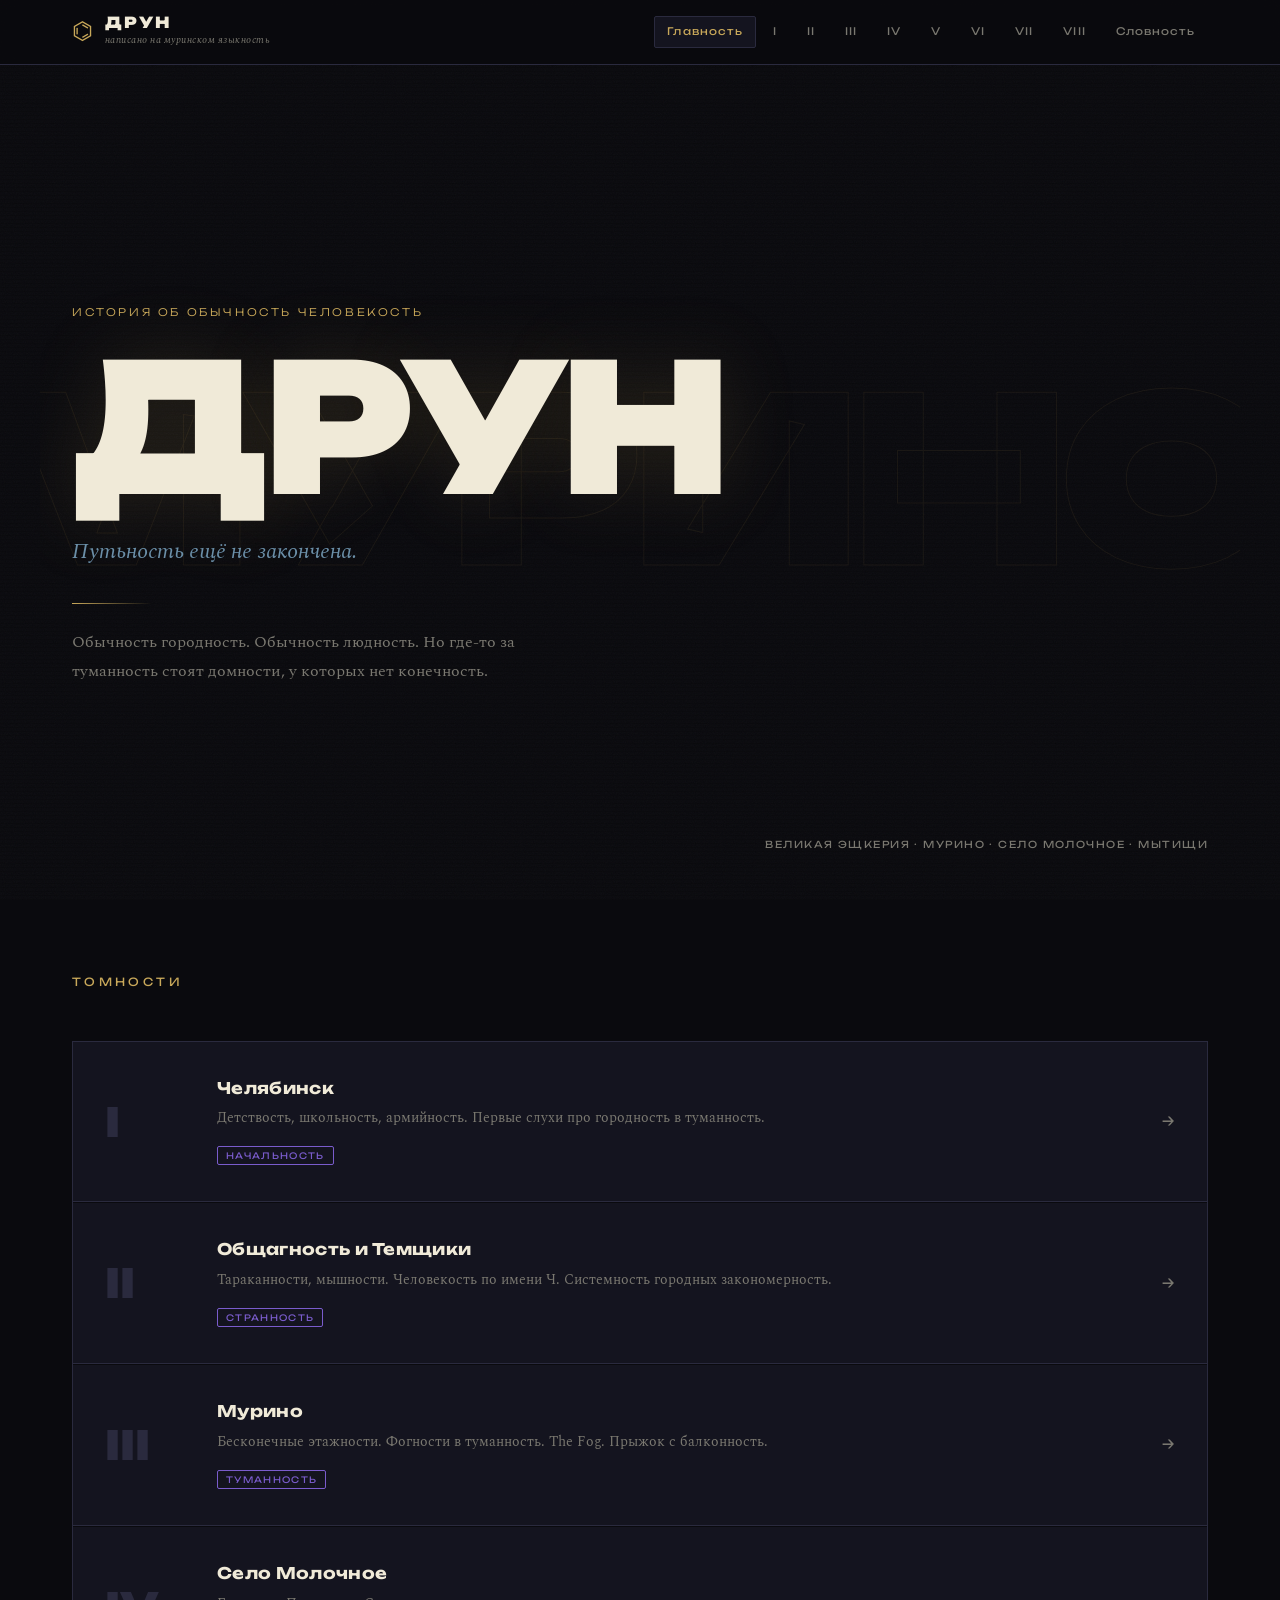
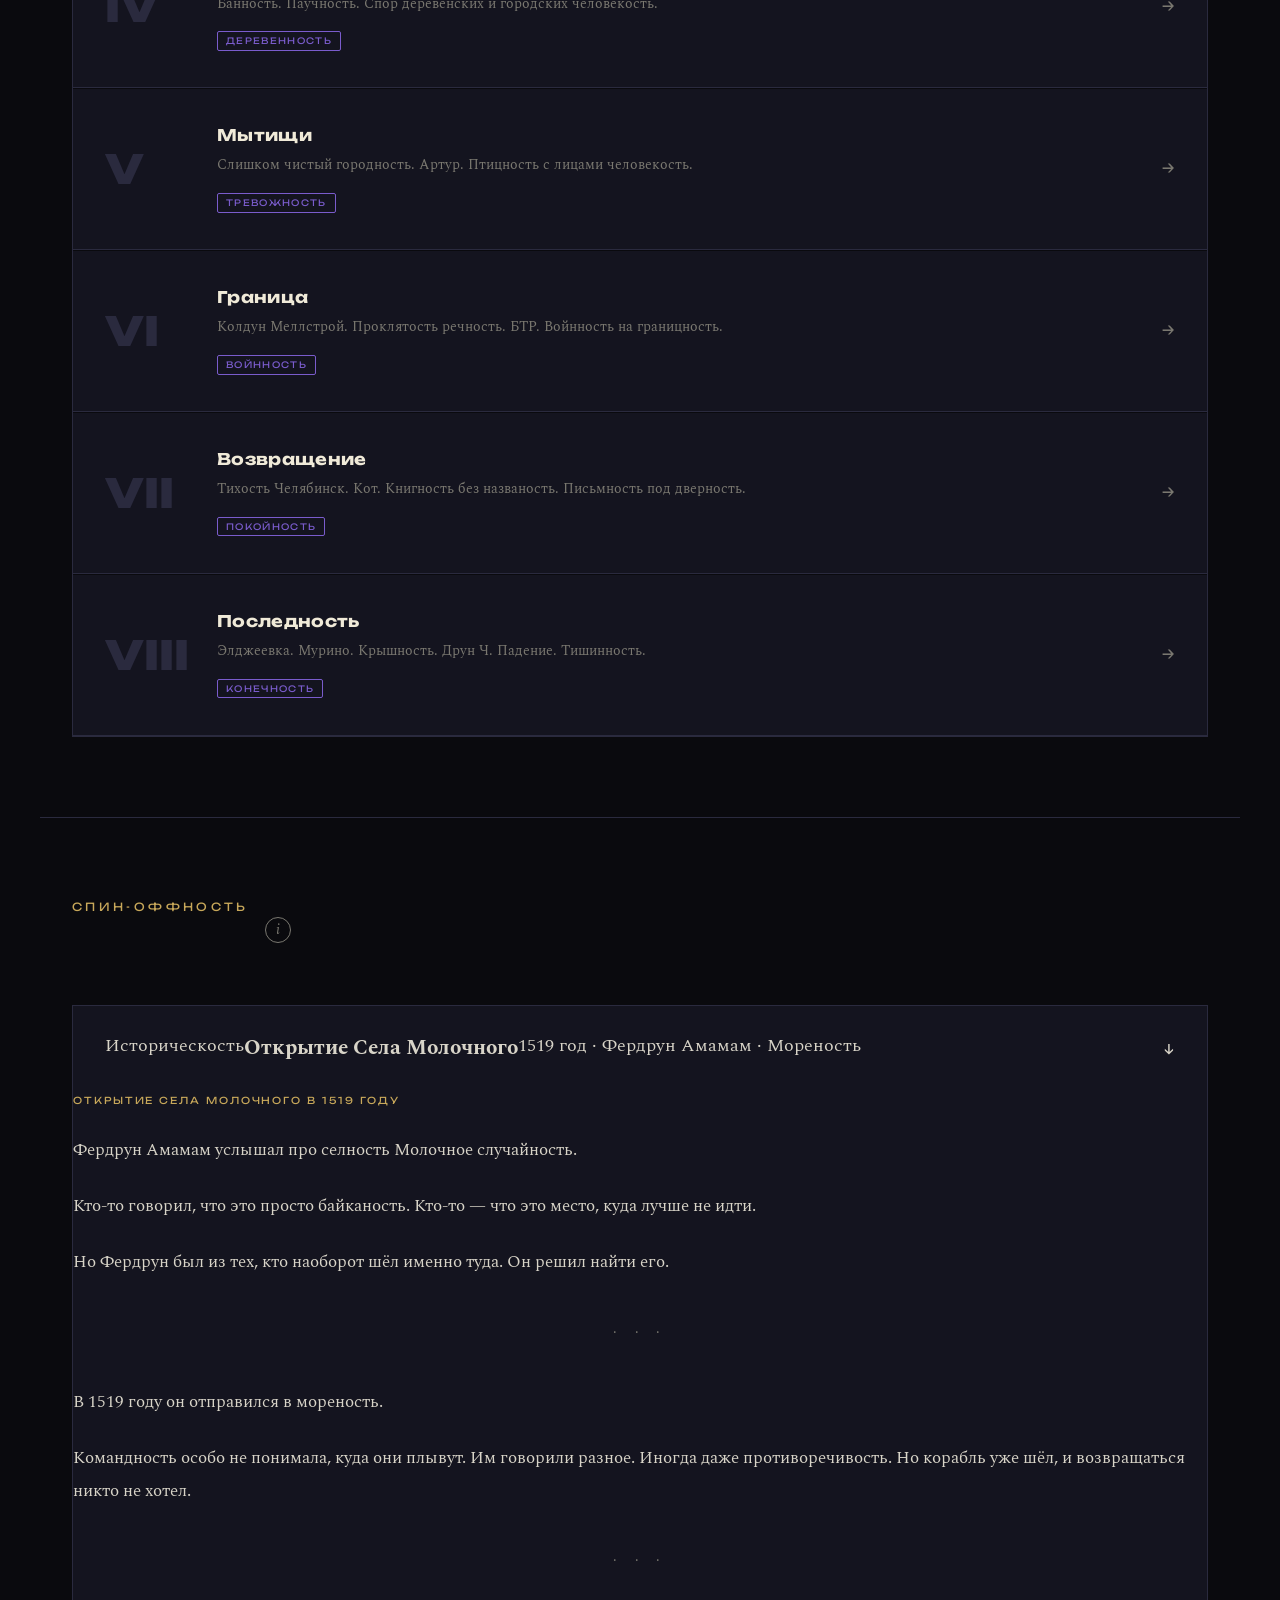
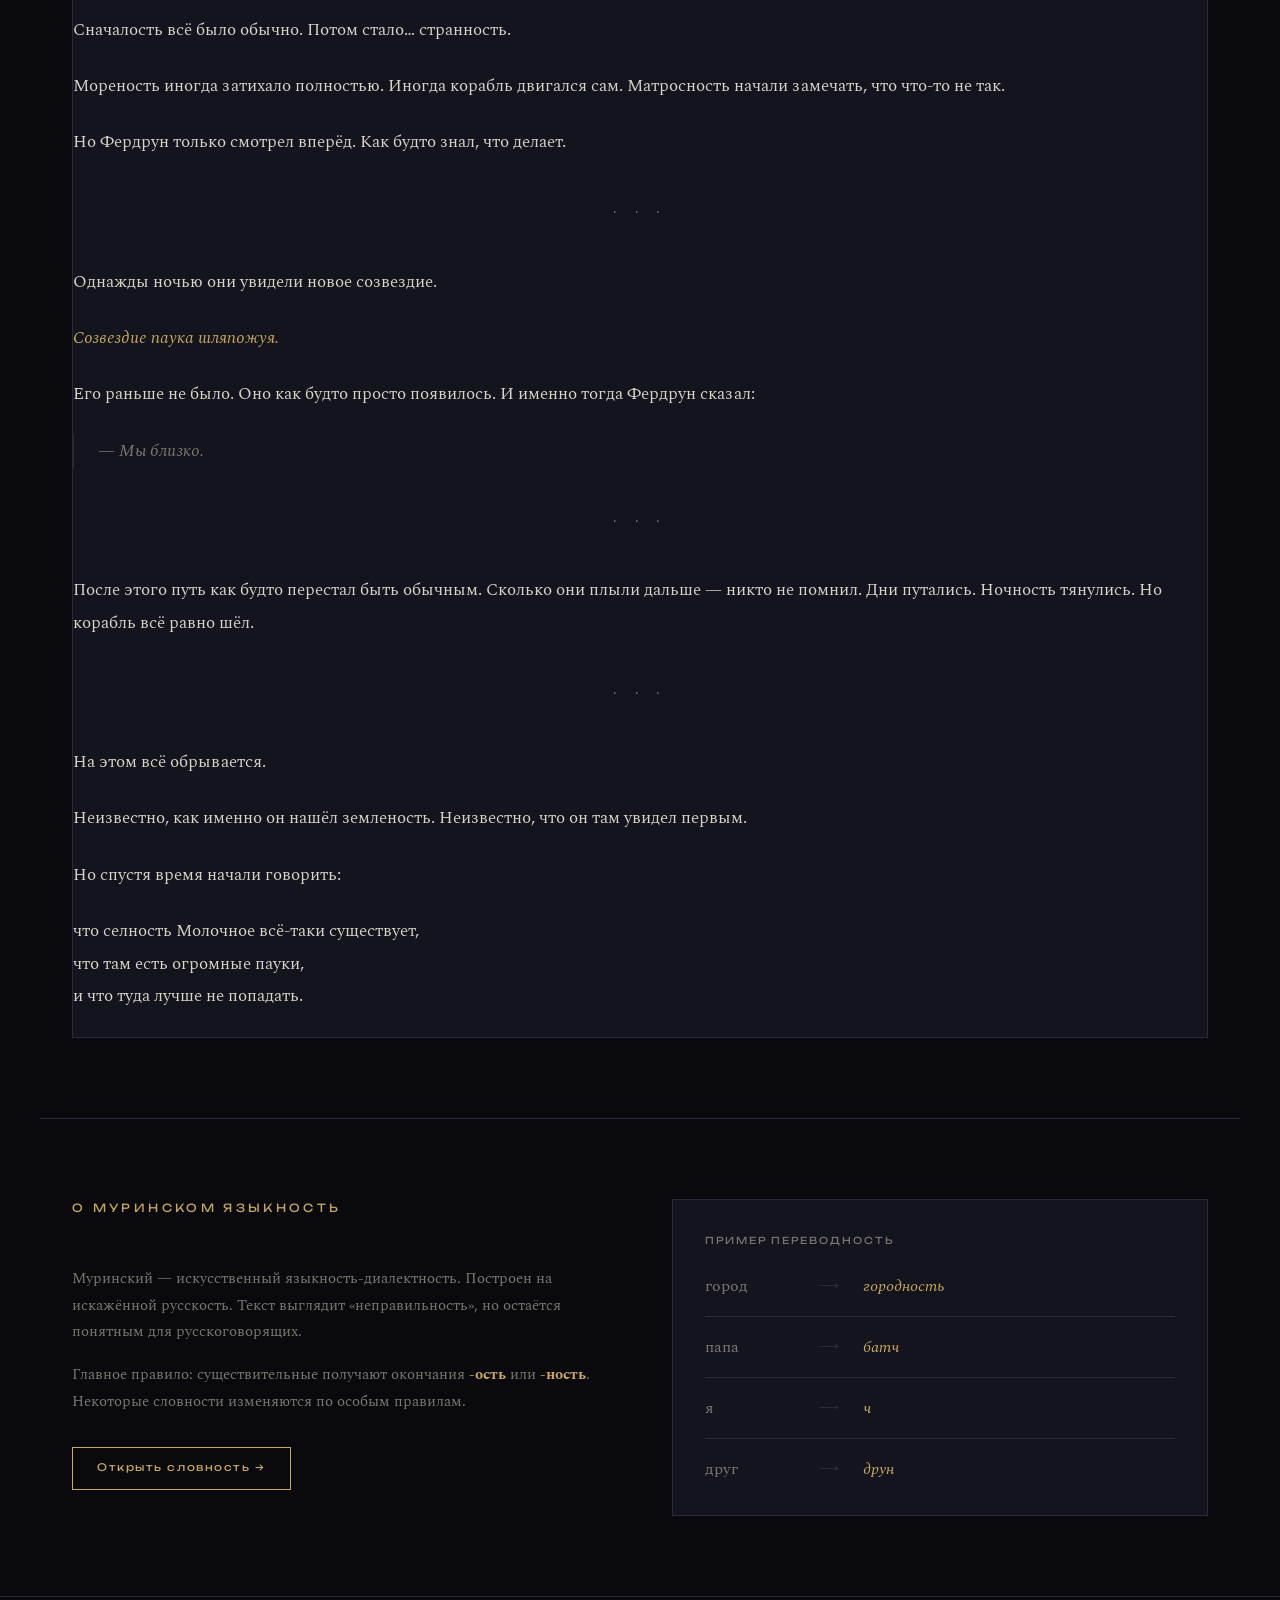
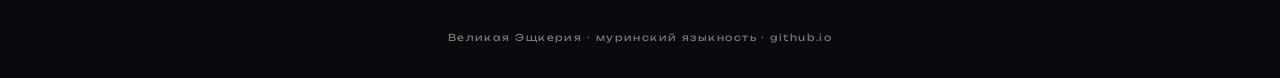
==== commit b92da146: "Update index.html" ====
--- a/index.html
+++ b/index.html
@@ -144,11 +144,11 @@
       </button>
       <div class="spinoff-info-popup" id="spinoffInfoPopup">
         <p class="spinoff-info-label">Автор и контактность</p>
-        <a class="spinoff-contact-link" href="https://t.me/" target="_blank">
-          <span class="spinoff-contact-icon">✈</span> История про Фернана Магеланна
+        <a class="spinoff-contact-link" href="https://t.me/Mur1noBook" target="_blank">
+          <span class="spinoff-contact-icon">✈</span> Telegram автора спин-оффа
         </a>
         <a class="spinoff-contact-link" href="https://www.tiktok.com/@hmnffr" target="_blank">
-          <span class="spinoff-contact-icon">♪</span> TikTok @hmnffr
+          <span class="spinoff-contact-icon">♪</span> TikTok автора идеи
         </a>
       </div>
     </div>
--- a/style.css
+++ b/style.css
@@ -854,6 +854,127 @@
 .book-content-locked.unlocked {
   display: block;
   animation: fadeIn 0.8s ease;
-   }
-     
-   
+}
+
+/* ===========================
+   СПИН-ОФФНОСТЬ
+=========================== */
+.spinoff-section {
+  max-width: 1200px;
+  margin: 0 auto;
+  padding: 0 2rem 5rem;
+  border-top: 1px solid var(--border);
+  padding-top: 5rem;
+}
+
+.spinoff-header {
+  display: flex;
+  align-items: center;
+  gap: 1rem;
+  margin-bottom: 2.5rem;
+  position: relative;
+}
+
+.spinoff-info-btn {
+  width: 26px;
+  height: 26px;
+  border-radius: 50%;
+  border: 1px solid var(--text-dim);
+  background: transparent;
+  color: var(--text-dim);
+  font-family: 'Spectral', serif;
+  font-style: italic;
+  font-size: 0.85rem;
+  cursor: pointer;
+  display: flex;
+  align-items: center;
+  justify-content: center;
+  transition: all 0.2s;
+  flex-shrink: 0;
+  margin-bottom: 0.15rem;
+}
+.spinoff-info-btn:hover {
+  border-color: var(--accent);
+  color: var(--accent);
+}
+
+.spinoff-info-popup {
+  display: none;
+  position: absolute;
+  top: 2.2rem;
+  left: 0;
+  background: var(--surface);
+  border: 1px solid var(--border);
+  padding: 1.25rem 1.5rem;
+  min-width: 240px;
+  z-index: 50;
+  box-shadow: 0 8px 32px rgba(0,0,0,0.4);
+}
+.spinoff-info-popup.open {
+  display: block;
+  animation: fadeIn 0.2s ease;
+}
+.spinoff-info-label {
+  font-family: 'Unbounded', sans-serif;
+  font-size: 0.55rem;
+  letter-spacing: 0.2em;
+  text-transform: uppercase;
+  color: var(--text-dim);
+  margin-bottom: 1rem;
+}
+.spinoff-contact-link {
+  display: flex;
+  align-items: center;
+  gap: 0.6rem;
+  color: var(--text);
+  text-decoration: none;
+  font-size: 0.85rem;
+  padding: 0.5rem 0;
+  border-bottom: 1px solid var(--border);
+  transition: color 0.2s;
+}
+.spinoff-contact-link:last-child {
+  border-bottom: none;
+}
+.spinoff-contact-link:hover {
+  color: var(--accent);
+}
+.spinoff-contact-icon {
+  color: var(--accent);
+  font-size: 0.9rem;
+  width: 1.2rem;
+  text-align: center;
+}
+
+/* — Карточки спин-оффов — */
+.spinoff-list {
+  display: flex;
+  flex-direction: column;
+  gap: 1px;
+  border: 1px solid var(--border);
+}
+
+.spinoff-item {
+  background: var(--surface);
+  border-bottom: 1px solid var(--border);
+  overflow: hidden;
+}
+.spinoff-item:last-child {
+  border-bottom: none;
+}
+
+.spinoff-item-header {
+  display: flex;
+  align-items: center;
+  justify-content: space-between;
+  padding: 1.5rem 2rem;
+  cursor: pointer;
+  transition: background 0.2s;
+  gap: 1rem;
+}
+.spinoff-item-header:hover {
+  background: var(--bg2);
+}
+.spinoff-item-left {
+  display: flex;
+  flex-direction: col
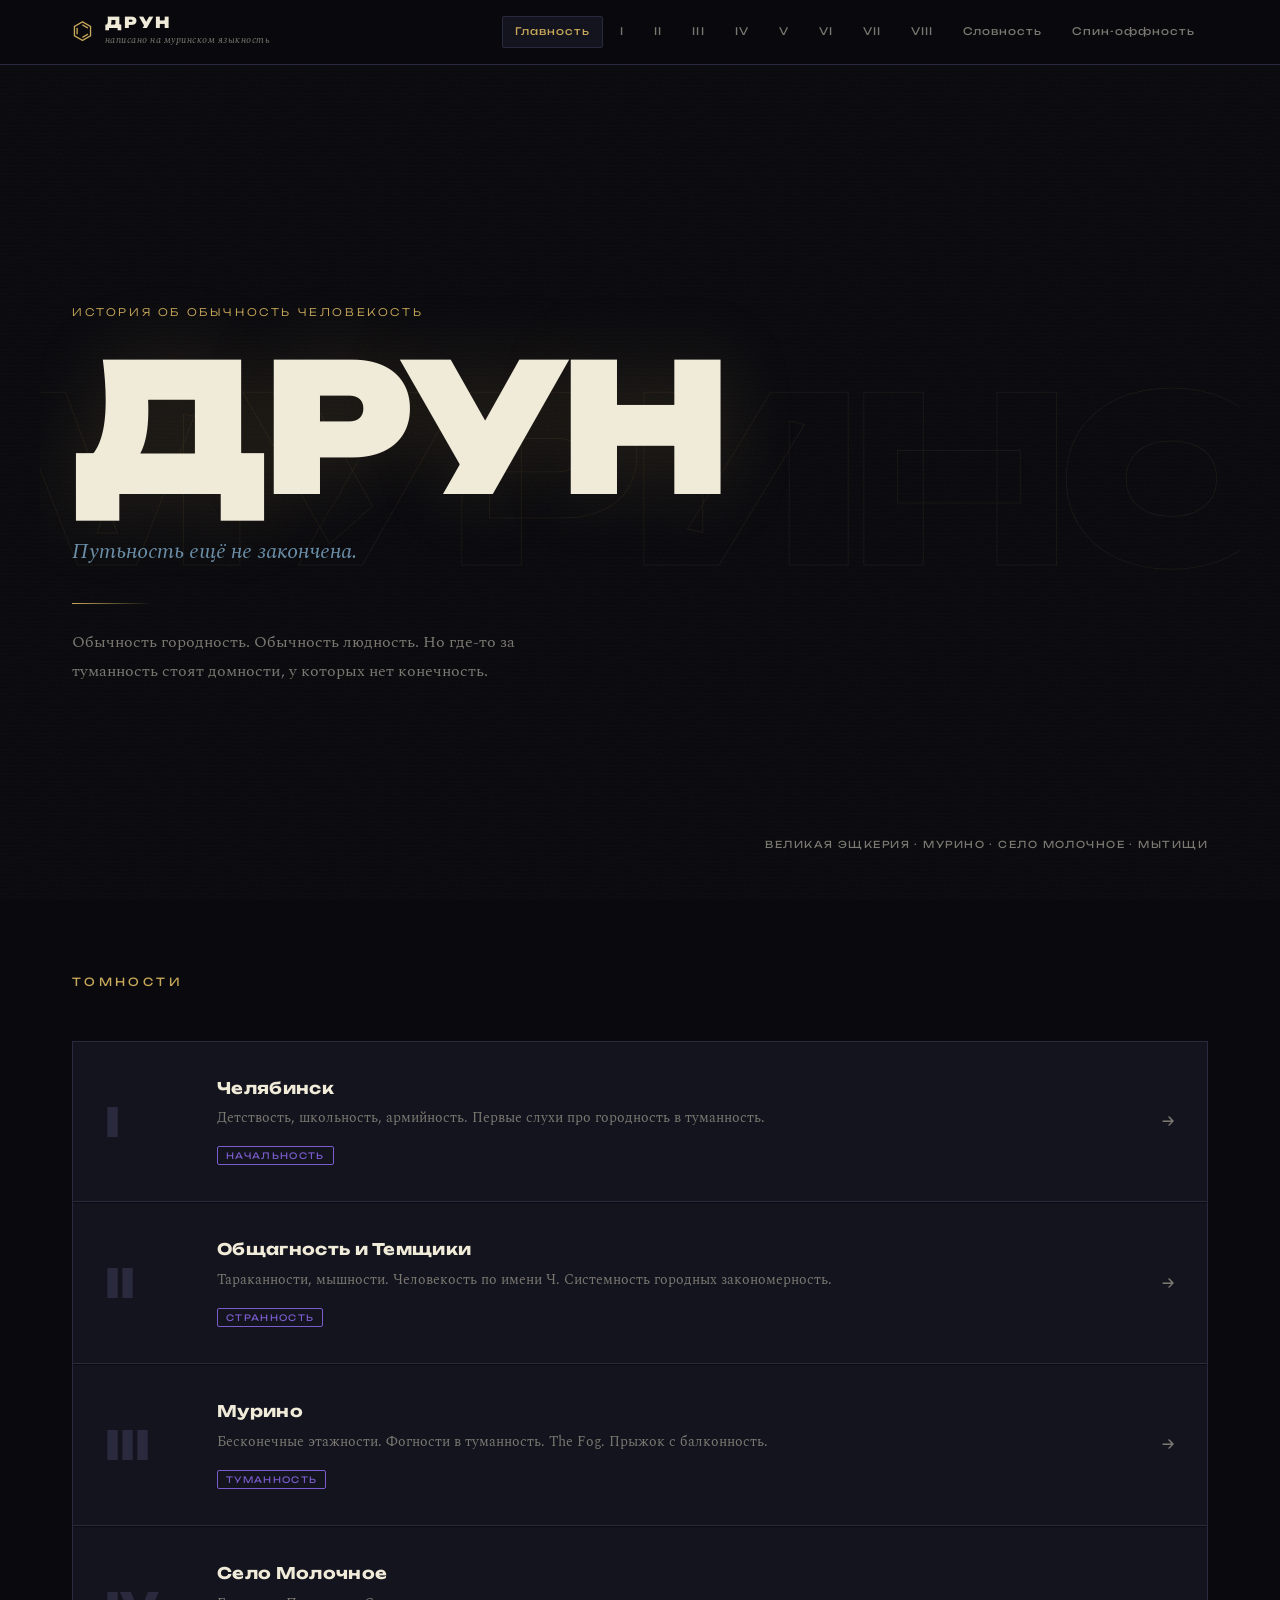
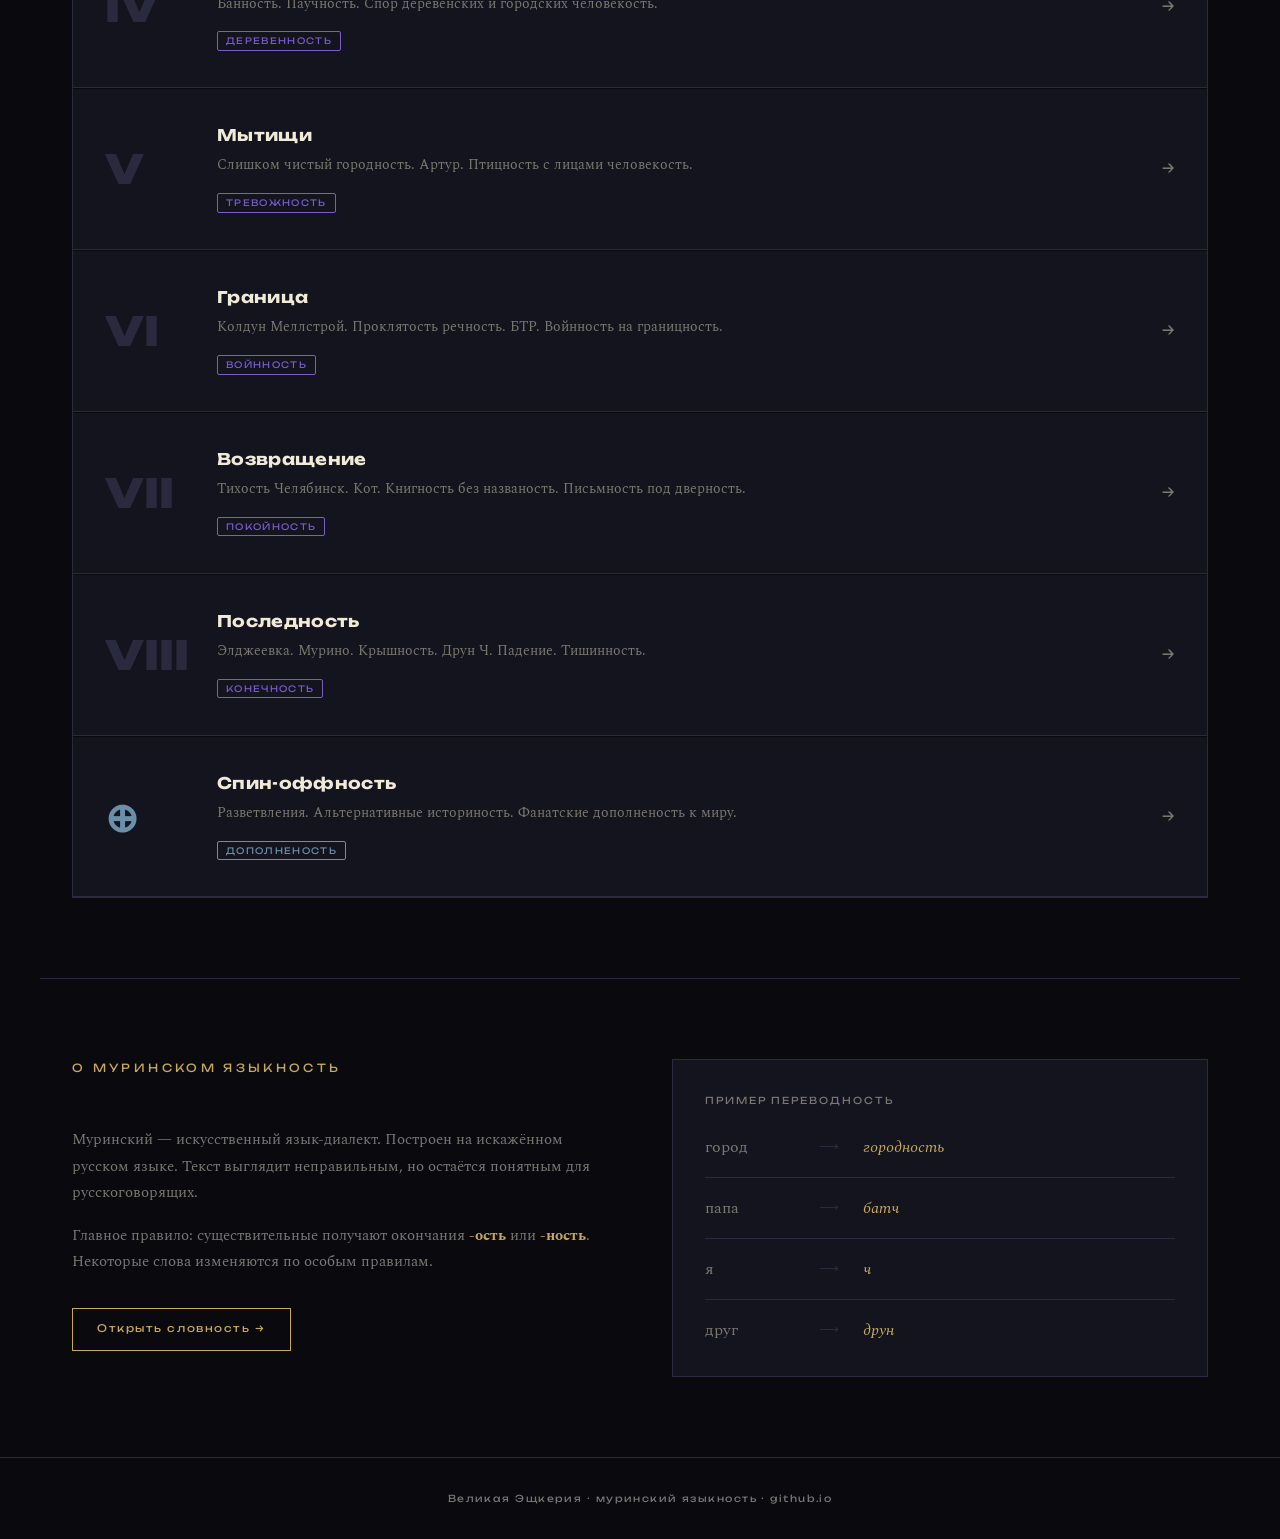
==== commit d9f04152: "Add spinoff link and update language section" ====
--- a/index.html
+++ b/index.html
@@ -32,6 +32,7 @@
       <a href="tom7.html" class="nav-link">VII</a>
       <a href="tom8.html" class="nav-link">VIII</a>
       <a href="glossary.html" class="nav-link">Словность</a>
+      <a href="spinoffs.html" class="nav-link">Спин-оффность</a>
     </nav>
   </div>
 </header>
@@ -133,93 +134,15 @@
         <div class="tome-arrow">→</div>
       </a>
 
-    </div>
-  </section>
-
-  <section class="spinoff-section">
-    <div class="spinoff-header">
-      <h2 class="section-title">Спин-оффность</h2>
-      <button class="spinoff-info-btn" id="spinoffInfoBtn" onclick="toggleInfoPopup()" title="Об авторе">
-        <span>i</span>
-      </button>
-      <div class="spinoff-info-popup" id="spinoffInfoPopup">
-        <p class="spinoff-info-label">Автор и контактность</p>
-        <a class="spinoff-contact-link" href="https://t.me/Mur1noBook" target="_blank">
-          <span class="spinoff-contact-icon">✈</span> Telegram автора спин-оффа
-        </a>
-        <a class="spinoff-contact-link" href="https://www.tiktok.com/@hmnffr" target="_blank">
-          <span class="spinoff-contact-icon">♪</span> TikTok автора идеи
-        </a>
-      </div>
-    </div>
-
-    <div class="spinoff-list">
-
-      <div class="spinoff-item" onclick="toggleSpinoff(this)">
-        <div class="spinoff-item-header">
-          <div class="spinoff-item-left">
-            <span class="spinoff-item-tag">Историческость</span>
-            <h3 class="spinoff-item-title">Открытие Села Молочного</h3>
-            <p class="spinoff-item-sub">1519 год · Фердрун Амамам · Мореность</p>
-          </div>
-          <span class="spinoff-item-arrow">↓</span>
+      <a href="spinoffs.html" class="tome-card tome-card--spinoff" data-num="⊕">
+        <div class="tome-number" style="color: var(--fog);">⊕</div>
+        <div class="tome-info">
+          <h3 class="tome-title">Спин-оффность</h3>
+          <p class="tome-desc">Разветвления. Альтернативные историность. Фанатские дополненость к миру.</p>
+          <span class="tome-tag" style="color:var(--fog); border-color:var(--fog);">Дополненость</span>
         </div>
-        <div class="spinoff-item-body">
-          <div class="spinoff-text book-text">
-
-            <p style="font-family:'Unbounded',sans-serif; font-size:0.6rem; letter-spacing:0.2em; color:var(--accent); margin-bottom:1.5rem;">
-              ОТКРЫТИЕ СЕЛА МОЛОЧНОГО В 1519 ГОДУ
-            </p>
-
-            <p>Фердрун Амамам услышал про селность Молочное случайность.</p>
-
-            <p>Кто-то говорил, что это просто байканость. Кто-то — что это место, куда лучше не идти.</p>
-
-            <p>Но Фердрун был из тех, кто наоборот шёл именно туда. Он решил найти его.</p>
-
-            <div class="scene-break">· · ·</div>
-
-            <p>В 1519 году он отправился в мореность.</p>
-
-            <p>Командность особо не понимала, куда они плывут. Им говорили разное. Иногда даже противоречивость. Но корабль уже шёл, и возвращаться никто не хотел.</p>
-
-            <div class="scene-break">· · ·</div>
-
-            <p>Сначалость всё было обычно. Потом стало… странность.</p>
-
-            <p>Мореность иногда затихало полностью. Иногда корабль двигался сам. Матросность начали замечать, что что-то не так.</p>
-
-            <p>Но Фердрун только смотрел вперёд. Как будто знал, что делает.</p>
-
-            <div class="scene-break">· · ·</div>
-
-            <p>Однажды ночью они увидели новое созвездие.</p>
-
-            <p><span class="emphasis">Созвездие паука шляпожуя.</span></p>
-
-            <p>Его раньше не было. Оно как будто просто появилось. И именно тогда Фердрун сказал:</p>
-
-            <div class="dialogue">— Мы близко.</div>
-
-            <div class="scene-break">· · ·</div>
-
-            <p>После этого путь как будто перестал быть обычным. Сколько они плыли дальше — никто не помнил. Дни путались. Ночность тянулись. Но корабль всё равно шёл.</p>
-
-            <div class="scene-break">· · ·</div>
-
-            <p>На этом всё обрывается.</p>
-
-            <p>Неизвестно, как именно он нашёл земленость. Неизвестно, что он там увидел первым.</p>
-
-            <p>Но спустя время начали говорить:</p>
-
-            <p>что селность Молочное всё-таки существует,<br>
-            что там есть огромные пауки,<br>
-            и что туда лучше не попадать.</p>
-
-          </div>
-        </div>
-      </div>
+        <div class="tome-arrow">→</div>
+      </a>
 
     </div>
   </section>
@@ -228,8 +151,8 @@
     <div class="lang-inner">
       <div class="lang-text">
         <h2 class="section-title">О муринском языкность</h2>
-        <p>Муринский — искусственный языкность-диалектность. Построен на искажённой русскость. Текст выглядит «неправильность», но остаётся понятным для русскоговорящих.</p>
-        <p>Главное правило: существительные получают окончания <strong>-ость</strong> или <strong>-ность</strong>. Некоторые словности изменяются по особым правилам.</p>
+        <p>Муринский — искусственный язык-диалект. Построен на искажённом русском языке. Текст выглядит неправильным, но остаётся понятным для русскоговорящих.</p>
+        <p>Главное правило: существительные получают окончания <strong>-ость</strong> или <strong>-ность</strong>. Некоторые слова изменяются по особым правилам.</p>
         <a href="glossary.html" class="btn-lang">Открыть словность →</a>
       </div>
       <div class="lang-example">
@@ -263,24 +186,5 @@
   <span>Великая Эщкерия · муринский языкность · github.io</span>
 </footer>
 
-<script>
-  function toggleSpinoff(el) {
-    el.classList.toggle('open');
-  }
-
-  function toggleInfoPopup() {
-    document.getElementById('spinoffInfoPopup').classList.toggle('open');
-  }
-
-  // Закрыть попап при клике вне
-  document.addEventListener('click', function(e) {
-    const popup = document.getElementById('spinoffInfoPopup');
-    const btn = document.getElementById('spinoffInfoBtn');
-    if (!popup.contains(e.target) && !btn.contains(e.target)) {
-      popup.classList.remove('open');
-    }
-  });
-</script>
-
 </body>
 </html>
